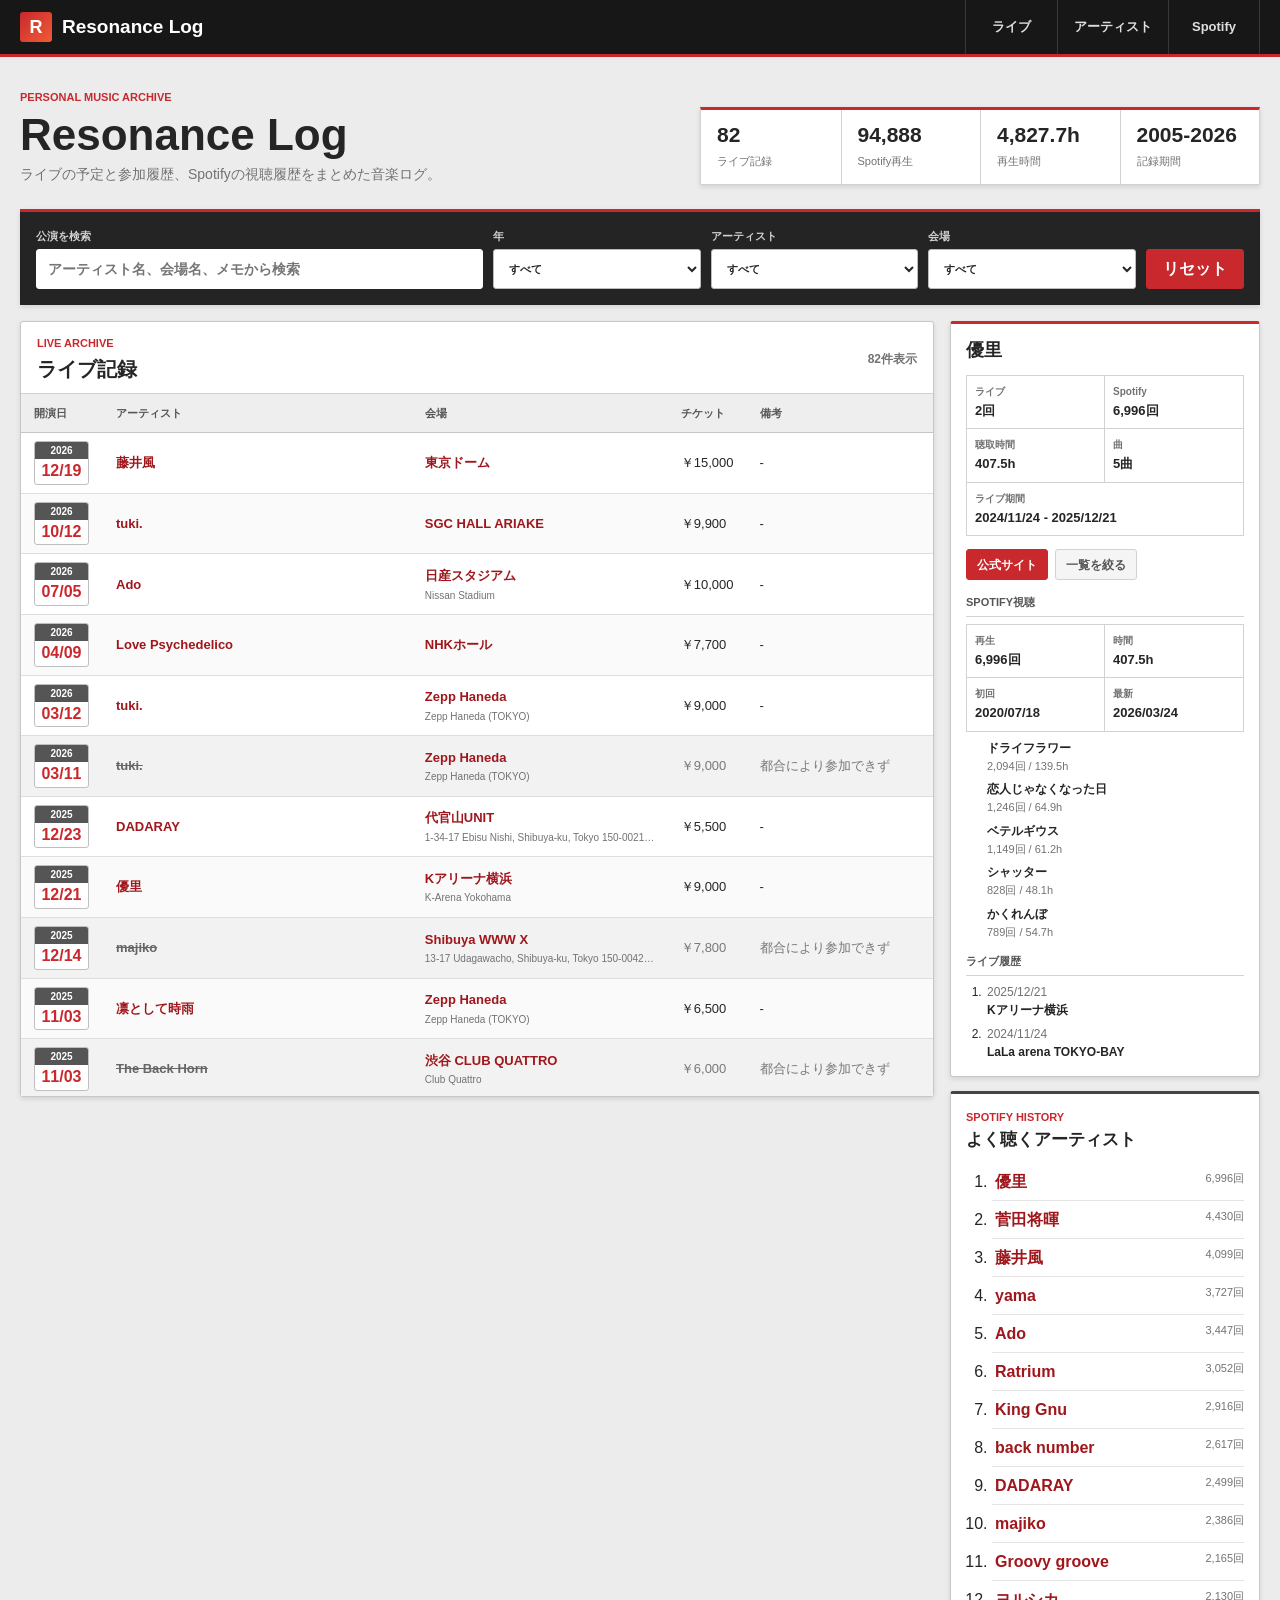
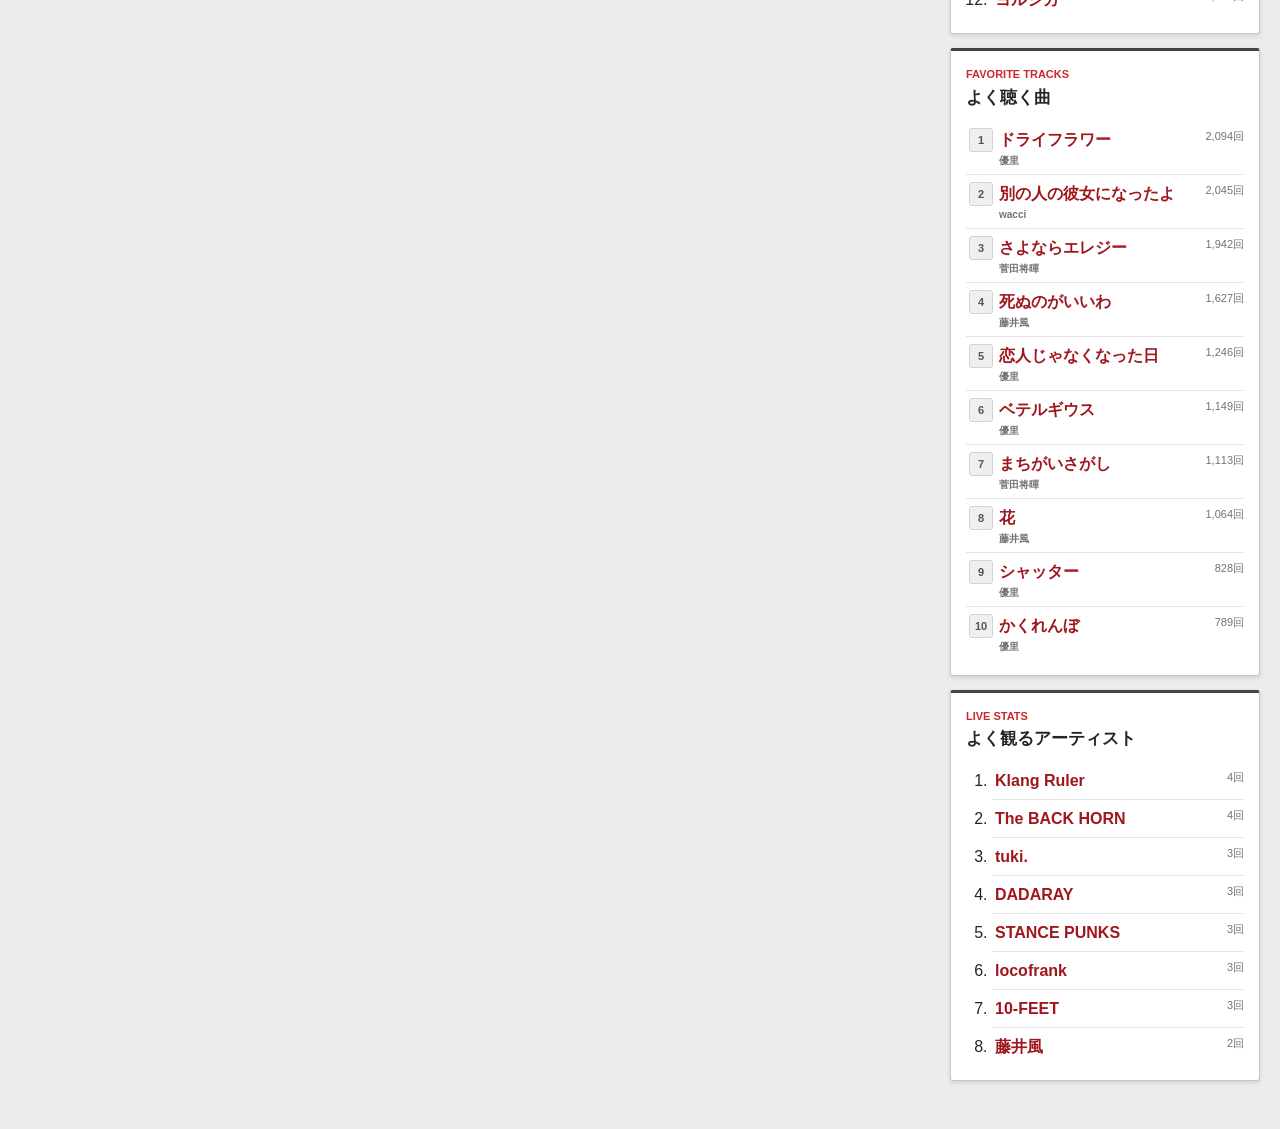
==== index.html @ 66164537 "Expand site into music log" ====
<!doctype html>
<html lang="ja">
  <head>
    <meta charset="utf-8">
    <meta name="viewport" content="width=device-width, initial-scale=1">
    <title>Resonance Log</title>
    <link rel="stylesheet" href="styles.css?v=20260628-music-log">
  </head>
  <body>
    <header class="site-header">
      <div class="site-header-inner">
        <a class="brand" href="#records" aria-label="Resonance Log トップ">
          <span class="brand-mark">R</span>
          <span>Resonance Log</span>
        </a>
        <nav class="primary-nav" aria-label="主要メニュー">
          <a href="#records">ライブ</a>
          <a href="#artists">アーティスト</a>
          <a href="#listening">Spotify</a>
        </nav>
      </div>
    </header>

    <section class="app-header">
      <div class="header-copy">
        <p class="eyebrow">Personal music archive</p>
        <h1>Resonance Log</h1>
        <p class="header-description">ライブの予定と参加履歴、Spotifyの視聴履歴をまとめた音楽ログ。</p>
      </div>
      <div class="summary-strip" aria-label="サマリー">
        <div>
          <span id="totalCount">-</span>
          <small>ライブ記録</small>
        </div>
        <div>
          <span id="spotifyPlayCount">-</span>
          <small>Spotify再生</small>
        </div>
        <div>
          <span id="spotifyHourCount">-</span>
          <small>再生時間</small>
        </div>
        <div>
          <span id="yearRange">-</span>
          <small>記録期間</small>
        </div>
      </div>
    </section>

    <main>
      <section class="toolbar" aria-label="検索とフィルタ">
        <label class="search-field">
          <span>公演を検索</span>
          <input id="searchInput" type="search" placeholder="アーティスト名、会場名、メモから検索">
        </label>
        <label>
          <span>年</span>
          <select id="yearFilter">
            <option value="">すべて</option>
          </select>
        </label>
        <label>
          <span>アーティスト</span>
          <select id="artistFilter">
            <option value="">すべて</option>
          </select>
        </label>
        <label>
          <span>会場</span>
          <select id="venueFilter">
            <option value="">すべて</option>
          </select>
        </label>
        <button id="resetButton" type="button">リセット</button>
      </section>

      <section id="records" class="content-grid">
        <div class="table-panel">
          <div class="panel-heading">
            <div>
              <p class="section-kicker">Live archive</p>
              <h2>ライブ記録</h2>
            </div>
            <p id="resultCount">-</p>
          </div>
          <div class="table-wrap">
            <table>
              <thead>
                <tr>
                  <th>開演日</th>
                  <th>アーティスト</th>
                  <th>会場</th>
                  <th>チケット</th>
                  <th>備考</th>
                </tr>
              </thead>
              <tbody id="liveRows"></tbody>
            </table>
          </div>
        </div>

        <aside class="side-panel" aria-label="音楽統計">
          <section id="artists" class="artist-detail-panel">
            <div class="side-heading">
              <h2 id="artistDetailTitle">アーティスト</h2>
              <button id="clearArtistButton" class="ghost-button" type="button">解除</button>
            </div>
            <div id="artistDetail" class="artist-detail"></div>
          </section>
          <section id="listening">
            <p class="section-kicker">Spotify history</p>
            <h2>よく聴くアーティスト</h2>
            <ol id="topSpotifyArtists" class="ranking"></ol>
          </section>
          <section>
            <p class="section-kicker">Favorite tracks</p>
            <h2>よく聴く曲</h2>
            <ol id="topSpotifyTracks" class="ranking track-ranking"></ol>
          </section>
          <section>
            <p class="section-kicker">Live stats</p>
            <h2>よく観るアーティスト</h2>
            <ol id="topArtists" class="ranking"></ol>
          </section>
        </aside>
      </section>
    </main>

    <script src="data/lives.js?v=20260614"></script>
    <script src="data/artist_profiles.js?v=20260614"></script>
    <script src="data/spotify_artist_stats.js?v=20260614"></script>
    <script src="app.js?v=20260628-music-log"></script>
  </body>
</html>
---- styles.css ----
:root {
  color-scheme: light;
  --bg: #ececec;
  --surface: #ffffff;
  --surface-soft: #f4f4f4;
  --text: #252525;
  --muted: #727272;
  --line: #d2d2d2;
  --header: #242424;
  --header-deep: #171717;
  --accent: #c9282d;
  --accent-dark: #9f171c;
  --accent-soft: #f9e7e8;
  --shadow: 0 2px 5px rgba(0, 0, 0, 0.11);
}

* {
  box-sizing: border-box;
}

html {
  scroll-behavior: smooth;
}

body {
  margin: 0;
  background: var(--bg);
  color: var(--text);
  font-family: Arial, "Hiragino Kaku Gothic ProN", "Yu Gothic", sans-serif;
  line-height: 1.5;
}

a {
  color: inherit;
}

button,
input,
select {
  font: inherit;
}

.site-header {
  position: sticky;
  top: 0;
  z-index: 20;
  background: var(--header-deep);
  border-bottom: 3px solid var(--accent);
  color: #fff;
}

.site-header-inner {
  display: flex;
  align-items: stretch;
  justify-content: space-between;
  width: min(1240px, calc(100% - 32px));
  min-height: 54px;
  margin: 0 auto;
}

.brand {
  display: flex;
  align-items: center;
  gap: 10px;
  color: #fff;
  font-size: 19px;
  font-weight: 800;
  text-decoration: none;
}

.brand-mark {
  display: grid;
  width: 32px;
  height: 30px;
  place-items: center;
  background: linear-gradient(135deg, var(--accent), #f15b35);
  border-radius: 3px;
  font-size: 18px;
  line-height: 1;
}

.primary-nav {
  display: flex;
  align-items: stretch;
}

.primary-nav a {
  display: grid;
  min-width: 92px;
  padding: 0 16px;
  place-items: center;
  border-left: 1px solid #383838;
  color: #dedede;
  font-size: 13px;
  font-weight: 700;
  text-decoration: none;
}

.primary-nav a:last-child {
  border-right: 1px solid #383838;
}

.primary-nav a:hover {
  background: #333;
  color: #fff;
}

.app-header {
  display: flex;
  align-items: end;
  justify-content: space-between;
  gap: 36px;
  width: min(1240px, calc(100% - 32px));
  margin: 0 auto;
  padding: 32px 0 24px;
}

.header-copy {
  min-width: 0;
}

.eyebrow,
.section-kicker {
  margin: 0 0 4px;
  color: var(--accent);
  font-size: 11px;
  font-weight: 800;
  text-transform: uppercase;
}

h1,
h2,
h3,
p {
  margin-top: 0;
}

h1 {
  margin-bottom: 5px;
  font-size: clamp(30px, 4vw, 44px);
  line-height: 1.12;
}

h2 {
  margin-bottom: 12px;
  font-size: 17px;
  line-height: 1.3;
}

.header-description {
  margin: 0;
  color: var(--muted);
  font-size: 14px;
}

.summary-strip {
  display: grid;
  grid-template-columns: repeat(4, minmax(96px, 1fr));
  min-width: min(560px, 100%);
  background: var(--surface);
  border: 1px solid var(--line);
  border-top: 3px solid var(--accent);
  box-shadow: var(--shadow);
}

.summary-strip div {
  min-width: 0;
  padding: 12px 16px;
  border-left: 1px solid var(--line);
}

.summary-strip div:first-child {
  border-left: 0;
}

.summary-strip span {
  display: block;
  overflow-wrap: anywhere;
  font-size: 21px;
  font-weight: 800;
  line-height: 1.25;
}

.summary-strip small {
  color: var(--muted);
  font-size: 11px;
}

main {
  width: min(1240px, calc(100% - 32px));
  margin: 0 auto;
  padding: 0 0 48px;
}

.toolbar {
  display: grid;
  grid-template-columns: minmax(260px, 1.4fr) repeat(3, minmax(130px, 0.65fr)) auto;
  gap: 10px;
  align-items: end;
  margin-bottom: 16px;
  padding: 16px;
  background: var(--header);
  border-top: 3px solid var(--accent);
  box-shadow: var(--shadow);
}

label {
  display: grid;
  gap: 5px;
  color: #d0d0d0;
  font-size: 11px;
  font-weight: 700;
}

input,
select,
button {
  min-height: 40px;
  border: 1px solid #bcbcbc;
  border-radius: 3px;
  background: var(--surface);
  color: var(--text);
}

input,
select {
  width: 100%;
  padding: 0 11px;
}

input:focus,
select:focus,
button:focus-visible,
a:focus-visible {
  outline: 3px solid rgba(201, 40, 45, 0.28);
  outline-offset: 1px;
}

.search-field input {
  border-color: #fff;
  font-size: 14px;
}

button {
  padding: 0 16px;
  background: var(--accent);
  border-color: var(--accent);
  color: #fff;
  font-weight: 700;
  cursor: pointer;
}

button:hover {
  background: var(--accent-dark);
}

.ghost-button {
  min-height: 31px;
  padding: 0 10px;
  background: #f5f5f5;
  border-color: var(--line);
  color: #555;
  font-size: 12px;
}

.ghost-button:hover {
  background: #e8e8e8;
}

.content-grid {
  display: grid;
  grid-template-columns: minmax(0, 1fr) 310px;
  gap: 16px;
  align-items: start;
}

.table-panel,
.side-panel section {
  background: var(--surface);
  border: 1px solid #c7c7c7;
  border-radius: 3px;
  box-shadow: var(--shadow);
}

.table-panel {
  min-width: 0;
}

.panel-heading {
  display: flex;
  align-items: center;
  justify-content: space-between;
  gap: 16px;
  min-height: 68px;
  padding: 13px 16px 11px;
  border-bottom: 1px solid var(--line);
}

.panel-heading h2 {
  margin: 0;
  font-size: 20px;
}

.panel-heading p:last-child {
  margin: 0;
  color: var(--muted);
  font-size: 12px;
  font-weight: 700;
}

.table-wrap {
  width: 100%;
  overflow: auto;
  max-height: calc(100vh - 198px);
}

table {
  width: 100%;
  min-width: 750px;
  border-collapse: collapse;
}

th,
td {
  padding: 11px 13px;
  border-bottom: 1px solid #dedede;
  text-align: left;
  vertical-align: middle;
}

th {
  position: sticky;
  top: 0;
  z-index: 2;
  background: #eeeeee;
  border-bottom-color: #c5c5c5;
  color: #555;
  font-size: 11px;
  text-transform: uppercase;
}

tbody tr {
  background: #fff;
}

tbody tr:nth-child(even) {
  background: #fafafa;
}

tbody tr:hover {
  background: #fff5f5;
}

tbody tr.is-missed {
  background: #f2f2f2;
  color: #777;
}

tbody tr.is-missed .artist-button {
  color: #666;
  text-decoration: line-through;
}

td {
  font-size: 13px;
}

.date {
  width: 82px;
  padding-top: 8px;
  padding-bottom: 8px;
  white-space: nowrap;
  font-variant-numeric: tabular-nums;
}

.date time {
  display: grid;
  width: 55px;
  overflow: hidden;
  border: 1px solid #bfbfbf;
  border-radius: 3px;
  background: #fff;
  text-align: center;
}

.date time span {
  padding: 1px 5px;
  background: #555;
  color: #fff;
  font-size: 10px;
  font-weight: 700;
}

.date time strong {
  padding: 3px 5px 4px;
  color: var(--accent);
  font-size: 16px;
  line-height: 1.1;
}

.price {
  white-space: nowrap;
  font-variant-numeric: tabular-nums;
}

.artist-link,
.venue-link,
.inline-button,
.artist-button,
.venue-links a {
  color: var(--accent-dark);
  font-weight: 700;
  text-decoration: none;
}

.artist-link:hover,
.venue-link:hover,
.venue-links a:hover {
  text-decoration: underline;
}

.venue-place {
  display: block;
  max-width: 230px;
  margin-top: 2px;
  overflow: hidden;
  color: var(--muted);
  font-size: 10px;
  text-overflow: ellipsis;
  white-space: nowrap;
}

.side-panel {
  display: grid;
  gap: 14px;
  align-content: start;
}

.side-panel section {
  padding: 15px;
  border-top: 3px solid #444;
}

.side-panel .artist-detail-panel {
  border-top-color: var(--accent);
}

.side-heading {
  display: flex;
  align-items: center;
  justify-content: space-between;
  gap: 10px;
  margin-bottom: 12px;
}

.side-heading h2 {
  margin: 0;
  font-size: 18px;
}

.side-heading .ghost-button[hidden] {
  display: none;
}

.ranking,
.venue-links {
  display: grid;
  gap: 0;
  margin: 0;
}

.ranking {
  padding-left: 26px;
}

.ranking li,
.venue-links li {
  min-height: 35px;
  padding: 7px 0 6px 3px;
  border-bottom: 1px solid #e4e4e4;
}

.ranking li:last-child,
.venue-links li:last-child {
  border-bottom: 0;
}

.ranking span,
.venue-links span {
  float: right;
  color: var(--muted);
  font-size: 11px;
}

.inline-button,
.artist-button {
  min-height: auto;
  padding: 0;
  background: none;
  border: 0;
  font: inherit;
  font-weight: 700;
  text-align: left;
  cursor: pointer;
}

.track-ranking {
  padding-left: 0;
  list-style: none;
  counter-reset: track-ranking;
}

.track-ranking li {
  display: grid;
  grid-template-columns: 22px minmax(0, 1fr) auto;
  gap: 8px;
  align-items: start;
  counter-increment: track-ranking;
}

.track-ranking li::before {
  content: counter(track-ranking);
  display: inline-grid;
  width: 22px;
  height: 22px;
  place-items: center;
  background: #efefef;
  border: 1px solid var(--line);
  border-radius: 3px;
  color: #555;
  font-size: 11px;
  font-weight: 800;
}

.track-ranking .inline-button {
  display: block;
  min-width: 0;
  overflow-wrap: anywhere;
}

.track-ranking small {
  display: block;
  margin-top: 1px;
  color: var(--muted);
  font-size: 10px;
  font-weight: 700;
}

.inline-button:hover,
.artist-button:hover {
  background: none;
  color: var(--accent);
  text-decoration: underline;
}

.artist-detail {
  display: grid;
  gap: 13px;
}

.tag-list {
  display: flex;
  flex-wrap: wrap;
  gap: 5px;
}

.tag-list span {
  padding: 2px 7px;
  background: #efefef;
  border: 1px solid #d5d5d5;
  border-radius: 3px;
  color: #555;
  font-size: 10px;
  font-weight: 700;
}

.artist-memo {
  margin: 0;
  color: var(--muted);
  font-size: 12px;
}

.artist-stats {
  display: grid;
  grid-template-columns: repeat(2, minmax(0, 1fr));
  margin: 0;
  border: 1px solid var(--line);
}

.artist-stats div {
  min-width: 0;
  padding: 8px;
  border-right: 1px solid var(--line);
  border-bottom: 1px solid var(--line);
}

.artist-stats div:nth-child(even) {
  border-right: 0;
}

.artist-stats div:nth-last-child(-n + 2) {
  border-bottom: 0;
}

.artist-overview-stats .wide-stat {
  grid-column: 1 / -1;
  border-right: 0;
}

.artist-overview-stats div:nth-child(4) {
  border-bottom: 1px solid var(--line);
}

.artist-overview-stats .wide-stat:nth-last-child(-n + 2) {
  border-bottom: 0;
}

.artist-stats dt {
  color: var(--muted);
  font-size: 10px;
  font-weight: 700;
}

.artist-stats dd {
  margin: 2px 0 0;
  overflow-wrap: anywhere;
  font-size: 13px;
  font-weight: 800;
}

.artist-actions {
  display: flex;
  flex-wrap: wrap;
  gap: 7px;
}

.external-button {
  display: inline-grid;
  align-items: center;
  min-height: 31px;
  padding: 0 10px;
  background: var(--accent);
  border: 1px solid var(--accent);
  border-radius: 3px;
  color: #fff;
  font-size: 12px;
  font-weight: 700;
  text-decoration: none;
}

.external-button:hover {
  background: var(--accent-dark);
}

.artist-subsection {
  display: grid;
  gap: 7px;
}

.artist-subsection h3 {
  margin: 0;
  padding-bottom: 5px;
  border-bottom: 1px solid var(--line);
  color: #555;
  font-size: 11px;
  text-transform: uppercase;
}

.compact-list,
.mini-timeline {
  display: grid;
  gap: 6px;
  margin: 0;
  padding-left: 19px;
}

.compact-list li,
.mini-timeline li {
  padding-left: 2px;
  font-size: 12px;
}

.compact-list span,
.mini-timeline span,
.mini-timeline em {
  color: var(--muted);
}

.mini-timeline span {
  display: block;
  font-variant-numeric: tabular-nums;
}

.mini-timeline strong,
.mini-timeline em {
  display: block;
}

.mini-timeline em {
  font-size: 11px;
  font-style: normal;
}

.spotify-detail {
  padding-top: 1px;
}

.track-list li {
  display: grid;
  gap: 1px;
}

.track-list strong {
  font-size: 12px;
}

.track-list span {
  font-size: 11px;
}

.muted {
  margin-bottom: 0;
  color: var(--muted);
  font-size: 12px;
}

.empty {
  padding: 32px 14px;
  color: var(--muted);
  text-align: center;
}

@media (max-width: 980px) {
  .app-header {
    display: grid;
    align-items: stretch;
  }

  .toolbar {
    grid-template-columns: repeat(3, minmax(0, 1fr));
  }

  .search-field {
    grid-column: 1 / -1;
  }

  .content-grid {
    grid-template-columns: 1fr;
  }

  .side-panel {
    grid-template-columns: repeat(2, minmax(0, 1fr));
  }

  .artist-detail-panel {
    grid-row: span 3;
  }

  .table-wrap {
    max-height: none;
  }
}

@media (max-width: 640px) {
  .site-header-inner,
  .app-header,
  main {
    width: min(100% - 20px, 1240px);
  }

  .site-header-inner {
    min-height: 50px;
  }

  .primary-nav a {
    min-width: 0;
    padding: 0 9px;
    font-size: 11px;
  }

  .brand {
    font-size: 16px;
  }

  .brand-mark {
    width: 27px;
    height: 27px;
  }

  .app-header {
    gap: 20px;
    padding: 24px 0 18px;
  }

  h1 {
    font-size: 31px;
  }

  .header-description {
    font-size: 12px;
  }

  .summary-strip {
    grid-template-columns: repeat(2, minmax(0, 1fr));
    min-width: 0;
  }

  .summary-strip div {
    padding: 9px;
  }

  .summary-strip span {
    font-size: 16px;
  }

  .toolbar {
    grid-template-columns: 1fr 1fr;
    padding: 12px;
  }

  .search-field {
    grid-column: 1 / -1;
  }

  .toolbar button {
    grid-column: 1 / -1;
  }

  .side-panel {
    grid-template-columns: 1fr;
  }

  .artist-detail-panel {
    grid-row: auto;
  }

  table,
  thead,
  tbody,
  tr,
  th,
  td {
    display: block;
  }

  table {
    min-width: 0;
  }

  thead {
    display: none;
  }

  tbody tr {
    position: relative;
    min-height: 104px;
    padding: 13px 13px 13px 82px;
    border-bottom: 1px solid var(--line);
  }

  tbody tr:hover {
    background: #fff5f5;
  }

  td {
    padding: 1px 0;
    border: 0;
  }

  td.date {
    position: absolute;
    top: 14px;
    left: 13px;
    width: 56px;
    padding: 0;
  }

  td:nth-child(2) {
    font-size: 15px;
  }

  td:nth-child(4),
  td:nth-child(5) {
    color: var(--muted);
    font-size: 11px;
  }

  .venue-place {
    max-width: 100%;
  }
}
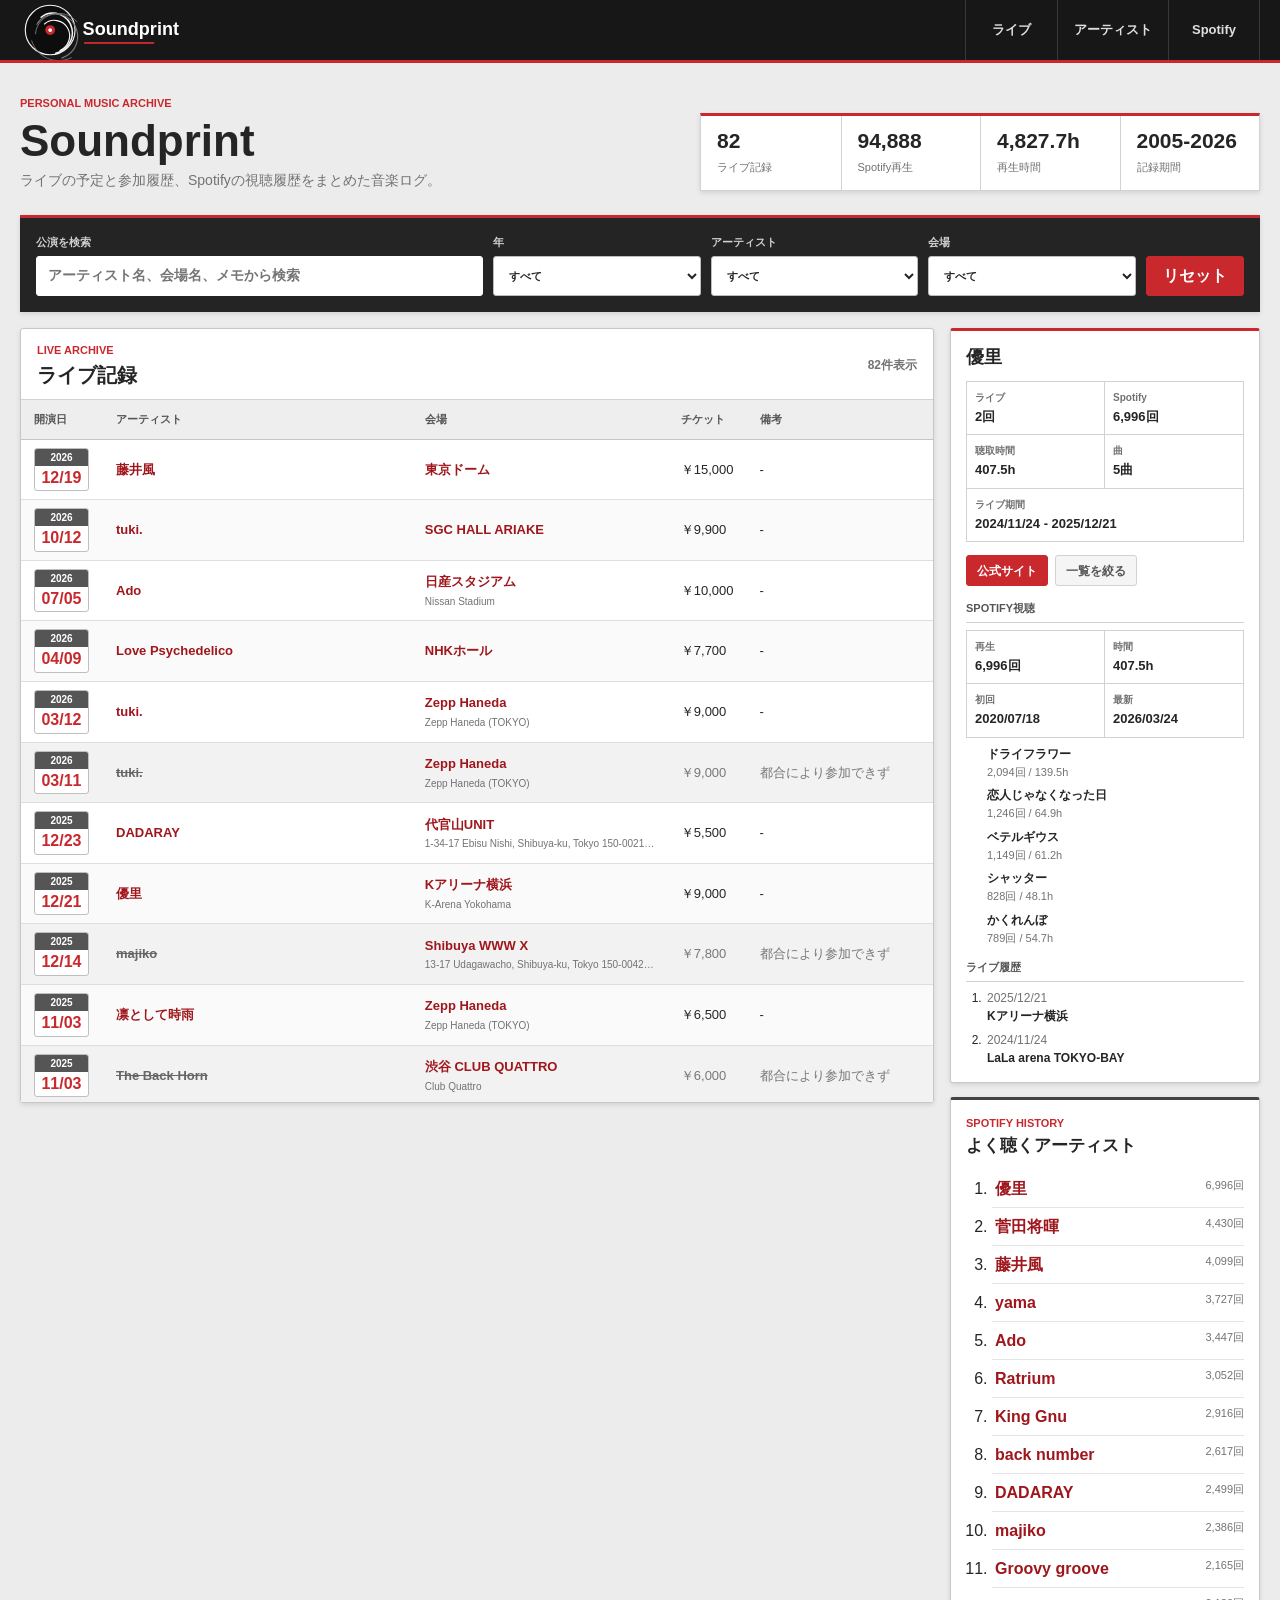
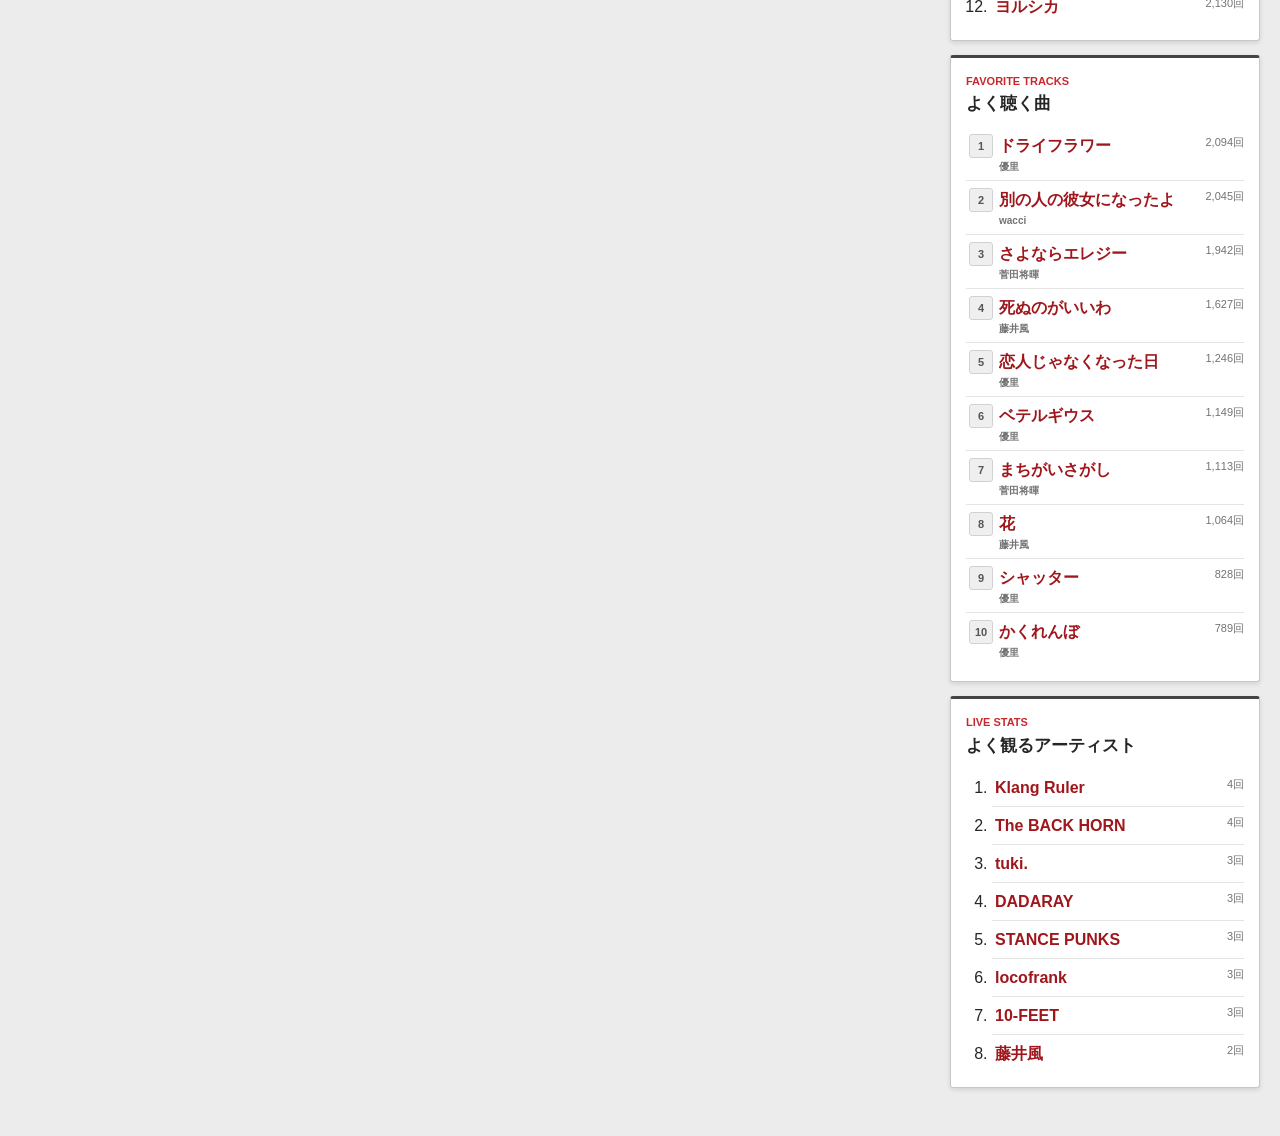
==== commit 7ccd2202: "Add Soundprint logo" ====
--- a/index.html
+++ b/index.html
@@ -3,15 +3,14 @@
   <head>
     <meta charset="utf-8">
     <meta name="viewport" content="width=device-width, initial-scale=1">
-    <title>Resonance Log</title>
-    <link rel="stylesheet" href="styles.css?v=20260628-music-log">
+    <title>Soundprint</title>
+    <link rel="stylesheet" href="styles.css?v=20260628-soundprint-logo">
   </head>
   <body>
     <header class="site-header">
       <div class="site-header-inner">
-        <a class="brand" href="#records" aria-label="Resonance Log トップ">
-          <span class="brand-mark">R</span>
-          <span>Resonance Log</span>
+        <a class="brand" href="#records" aria-label="Soundprint トップ">
+          <img class="brand-logo" src="assets/soundprint-logo.svg" alt="Soundprint">
         </a>
         <nav class="primary-nav" aria-label="主要メニュー">
           <a href="#records">ライブ</a>
@@ -24,7 +23,7 @@
     <section class="app-header">
       <div class="header-copy">
         <p class="eyebrow">Personal music archive</p>
-        <h1>Resonance Log</h1>
+        <h1>Soundprint</h1>
         <p class="header-description">ライブの予定と参加履歴、Spotifyの視聴履歴をまとめた音楽ログ。</p>
       </div>
       <div class="summary-strip" aria-label="サマリー">
@@ -129,6 +128,6 @@
     <script src="data/lives.js?v=20260614"></script>
     <script src="data/artist_profiles.js?v=20260614"></script>
     <script src="data/spotify_artist_stats.js?v=20260614"></script>
-    <script src="app.js?v=20260628-music-log"></script>
+    <script src="app.js?v=20260628-soundprint-logo"></script>
   </body>
 </html>
--- a/styles.css
+++ b/styles.css
@@ -68,15 +68,10 @@
   text-decoration: none;
 }
 
-.brand-mark {
-  display: grid;
-  width: 32px;
-  height: 30px;
-  place-items: center;
-  background: linear-gradient(135deg, var(--accent), #f15b35);
-  border-radius: 3px;
-  font-size: 18px;
-  line-height: 1;
+.brand-logo {
+  display: block;
+  width: 196px;
+  height: auto;
 }
 
 .primary-nav {
@@ -778,13 +773,8 @@
     font-size: 11px;
   }
 
-  .brand {
-    font-size: 16px;
-  }
-
-  .brand-mark {
-    width: 27px;
-    height: 27px;
+  .brand-logo {
+    width: 150px;
   }
 
   .app-header {
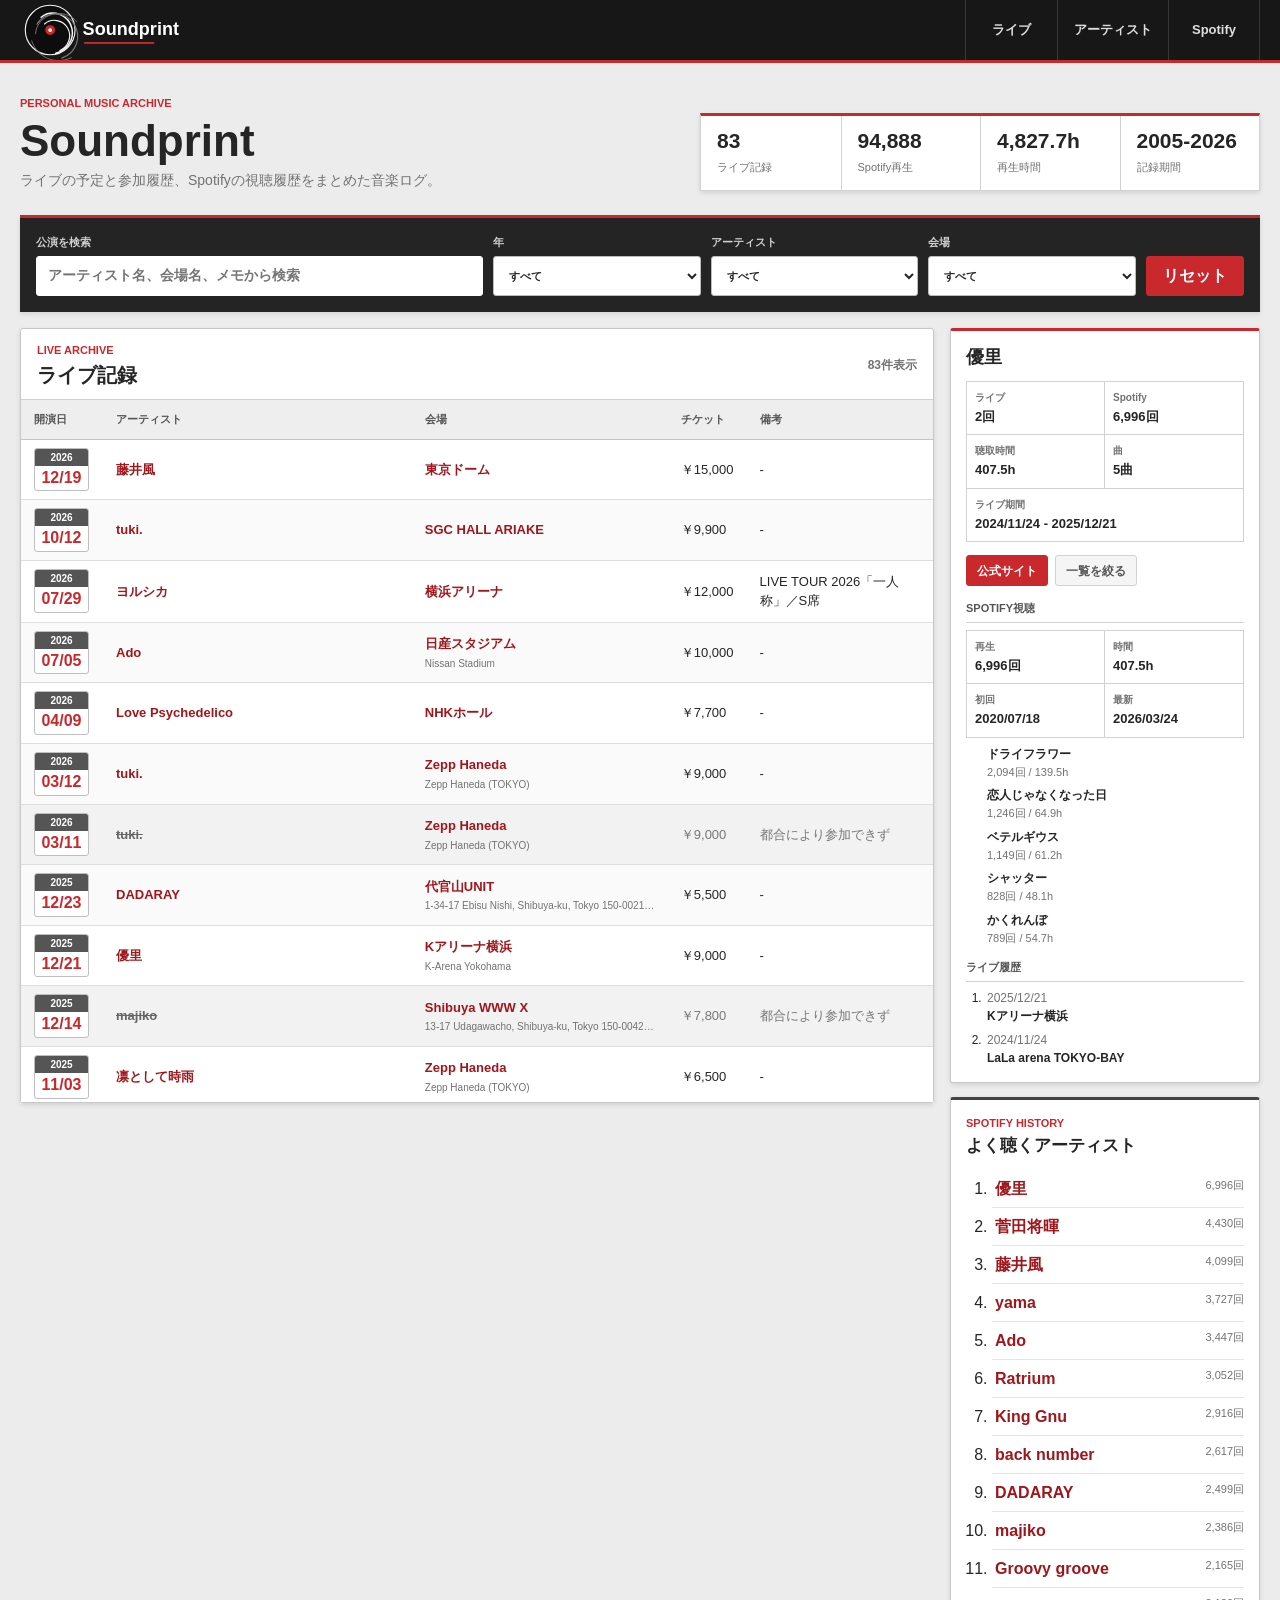
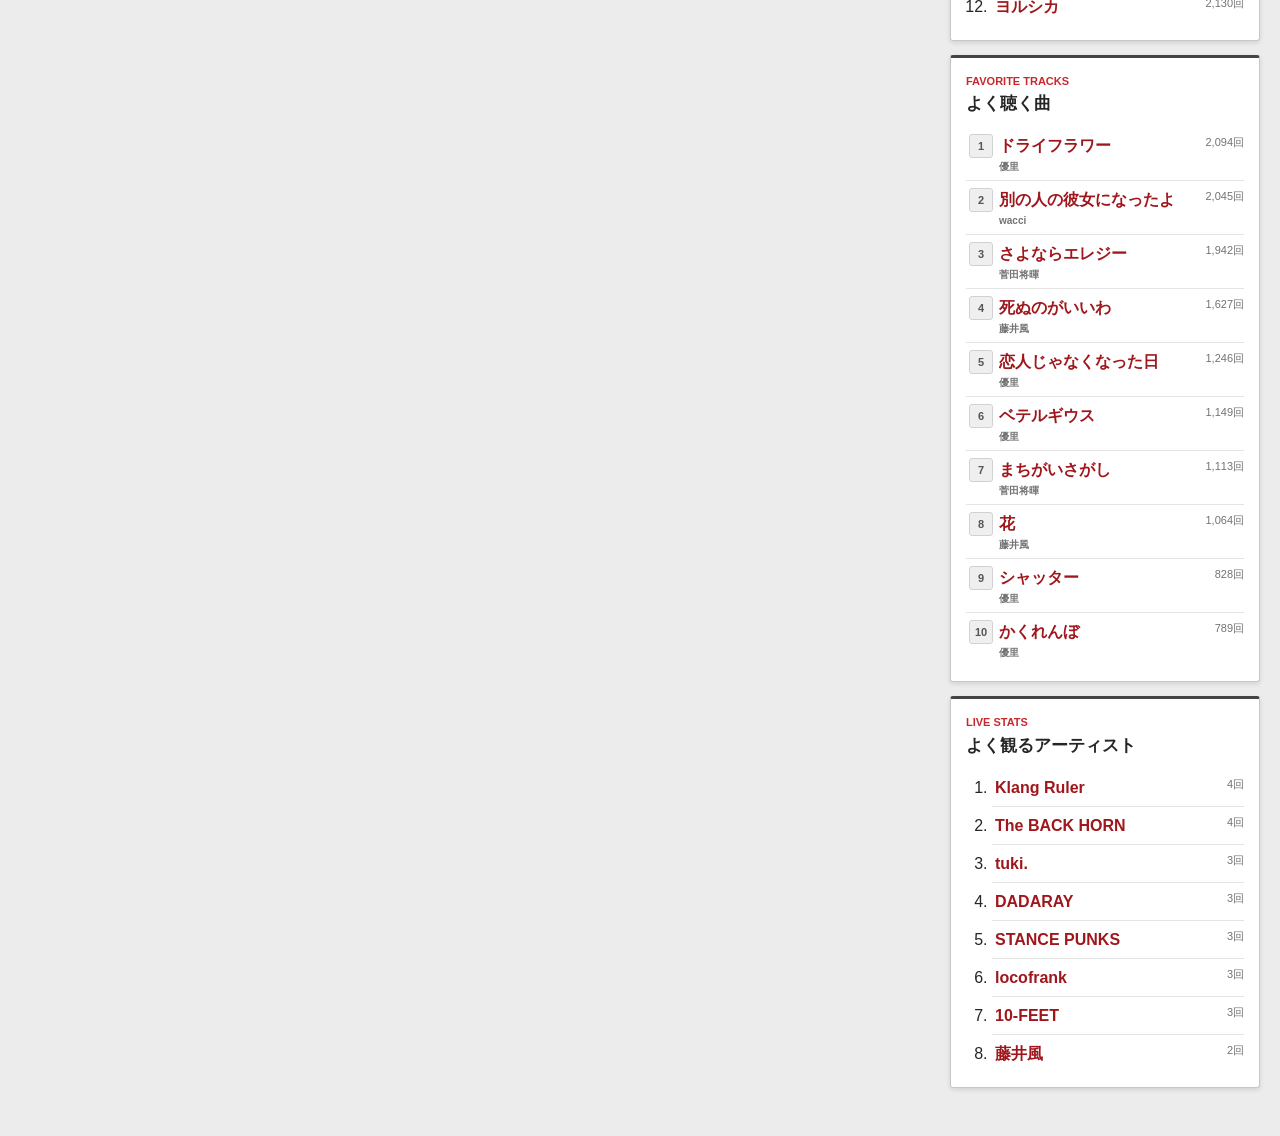
==== commit 7e85f441: "Add July 29 Yorushika concert at Yokohama Arena" ====
--- a/index.html
+++ b/index.html
@@ -125,7 +125,7 @@
       </section>
     </main>
 
-    <script src="data/lives.js?v=20260614"></script>
+    <script src="data/lives.js?v=20261121"></script>
     <script src="data/artist_profiles.js?v=20260614"></script>
     <script src="data/spotify_artist_stats.js?v=20260614"></script>
     <script src="app.js?v=20260628-soundprint-logo"></script>
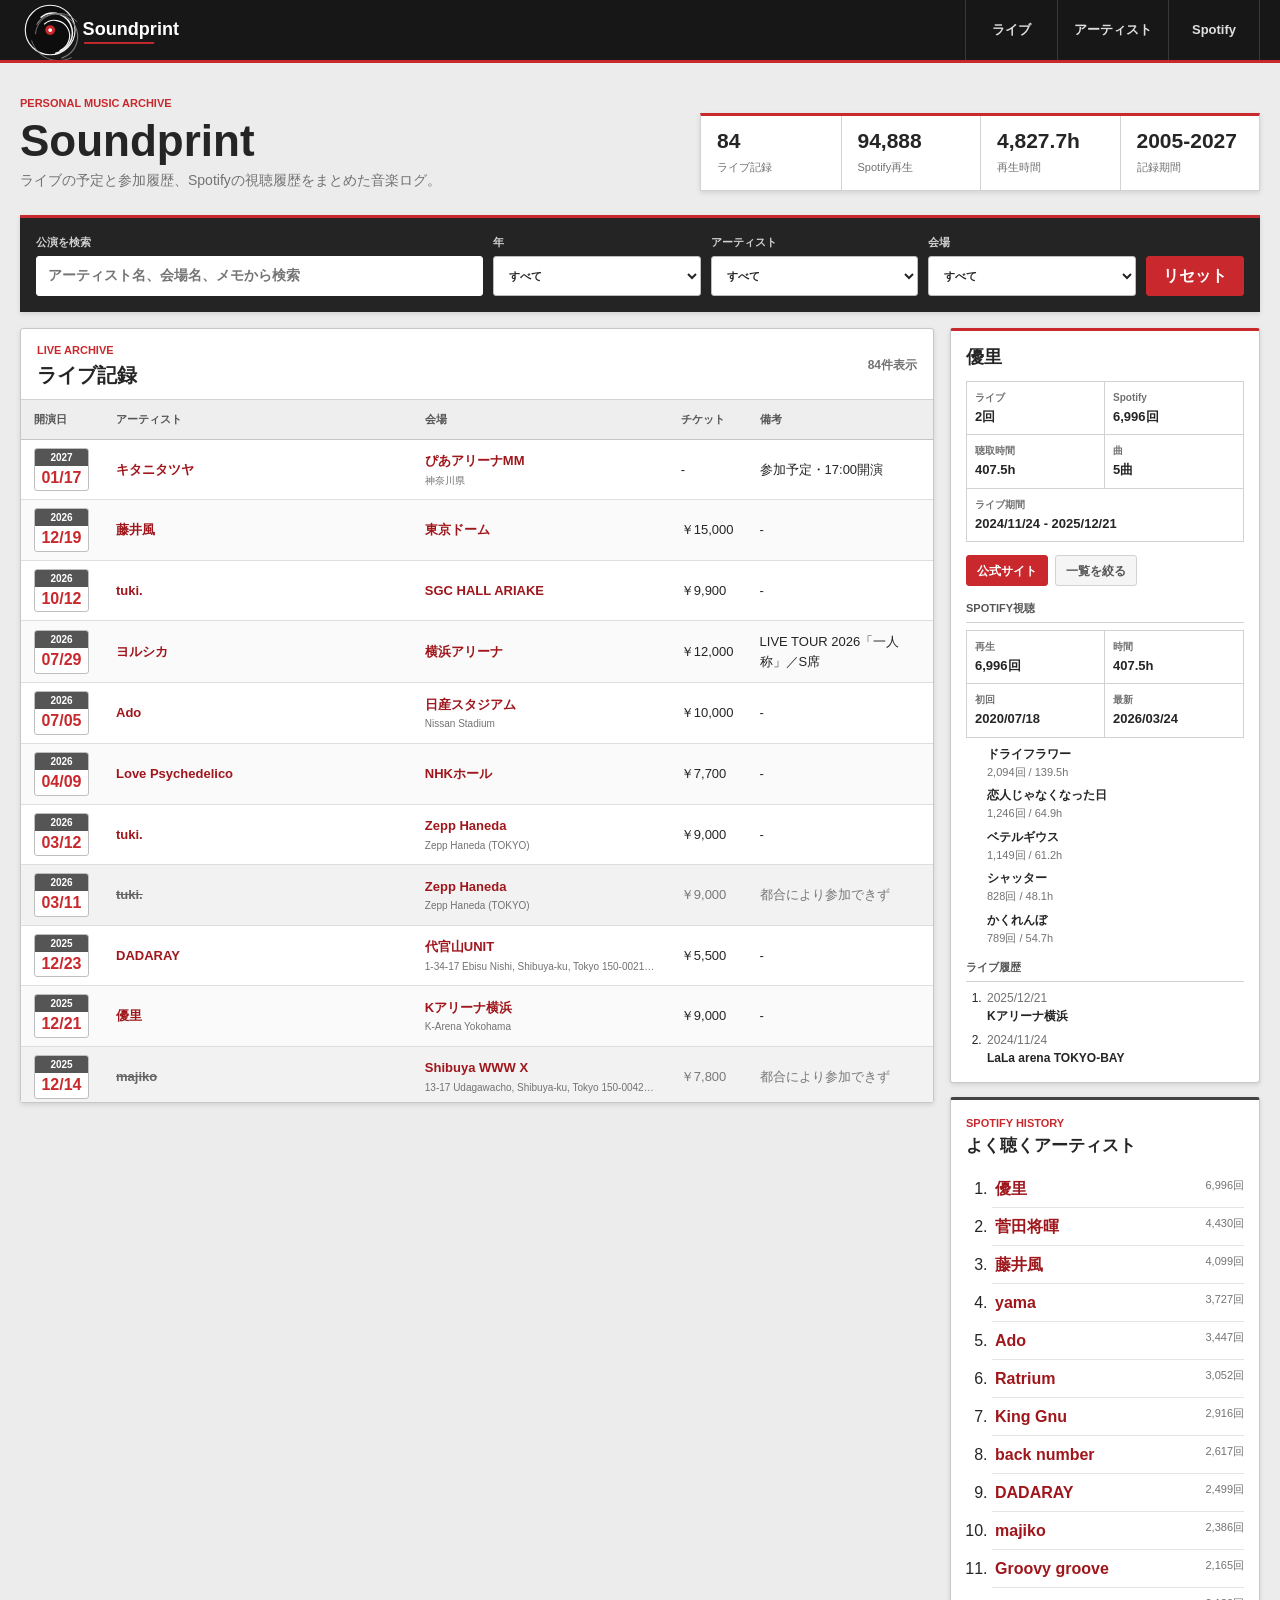
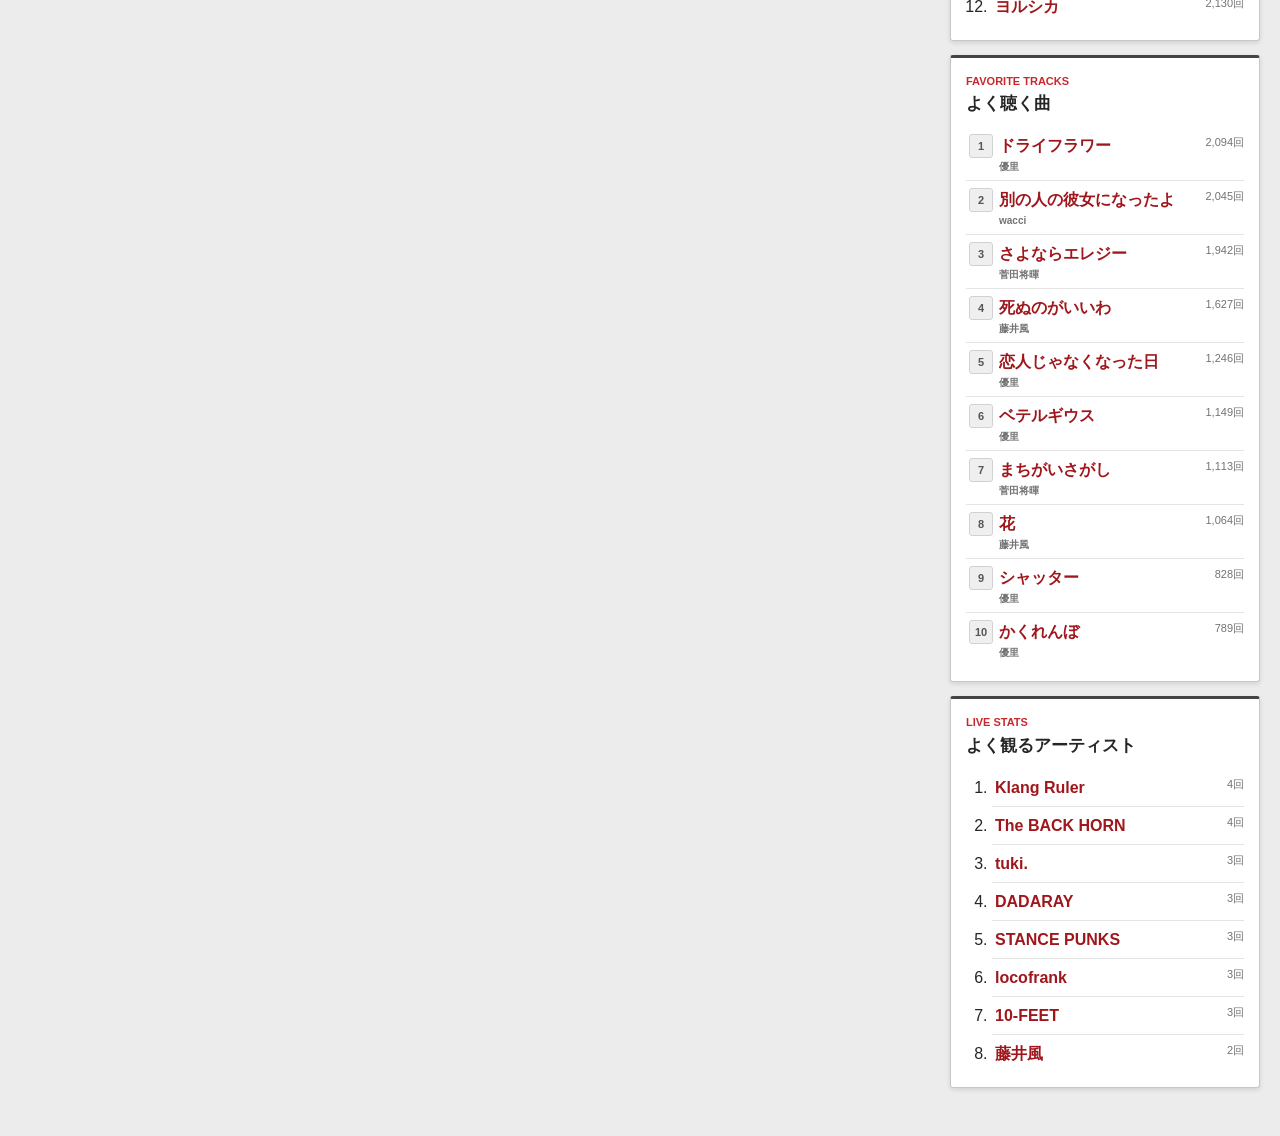
==== commit dd6b3d05: "Add planned Tatsuya Kitani concert in January 2027" ====
--- a/index.html
+++ b/index.html
@@ -125,7 +125,7 @@
       </section>
     </main>
 
-    <script src="data/lives.js?v=20261121"></script>
+    <script src="data/lives.js?v=20261121-2"></script>
     <script src="data/artist_profiles.js?v=20260614"></script>
     <script src="data/spotify_artist_stats.js?v=20260614"></script>
     <script src="app.js?v=20260628-soundprint-logo"></script>
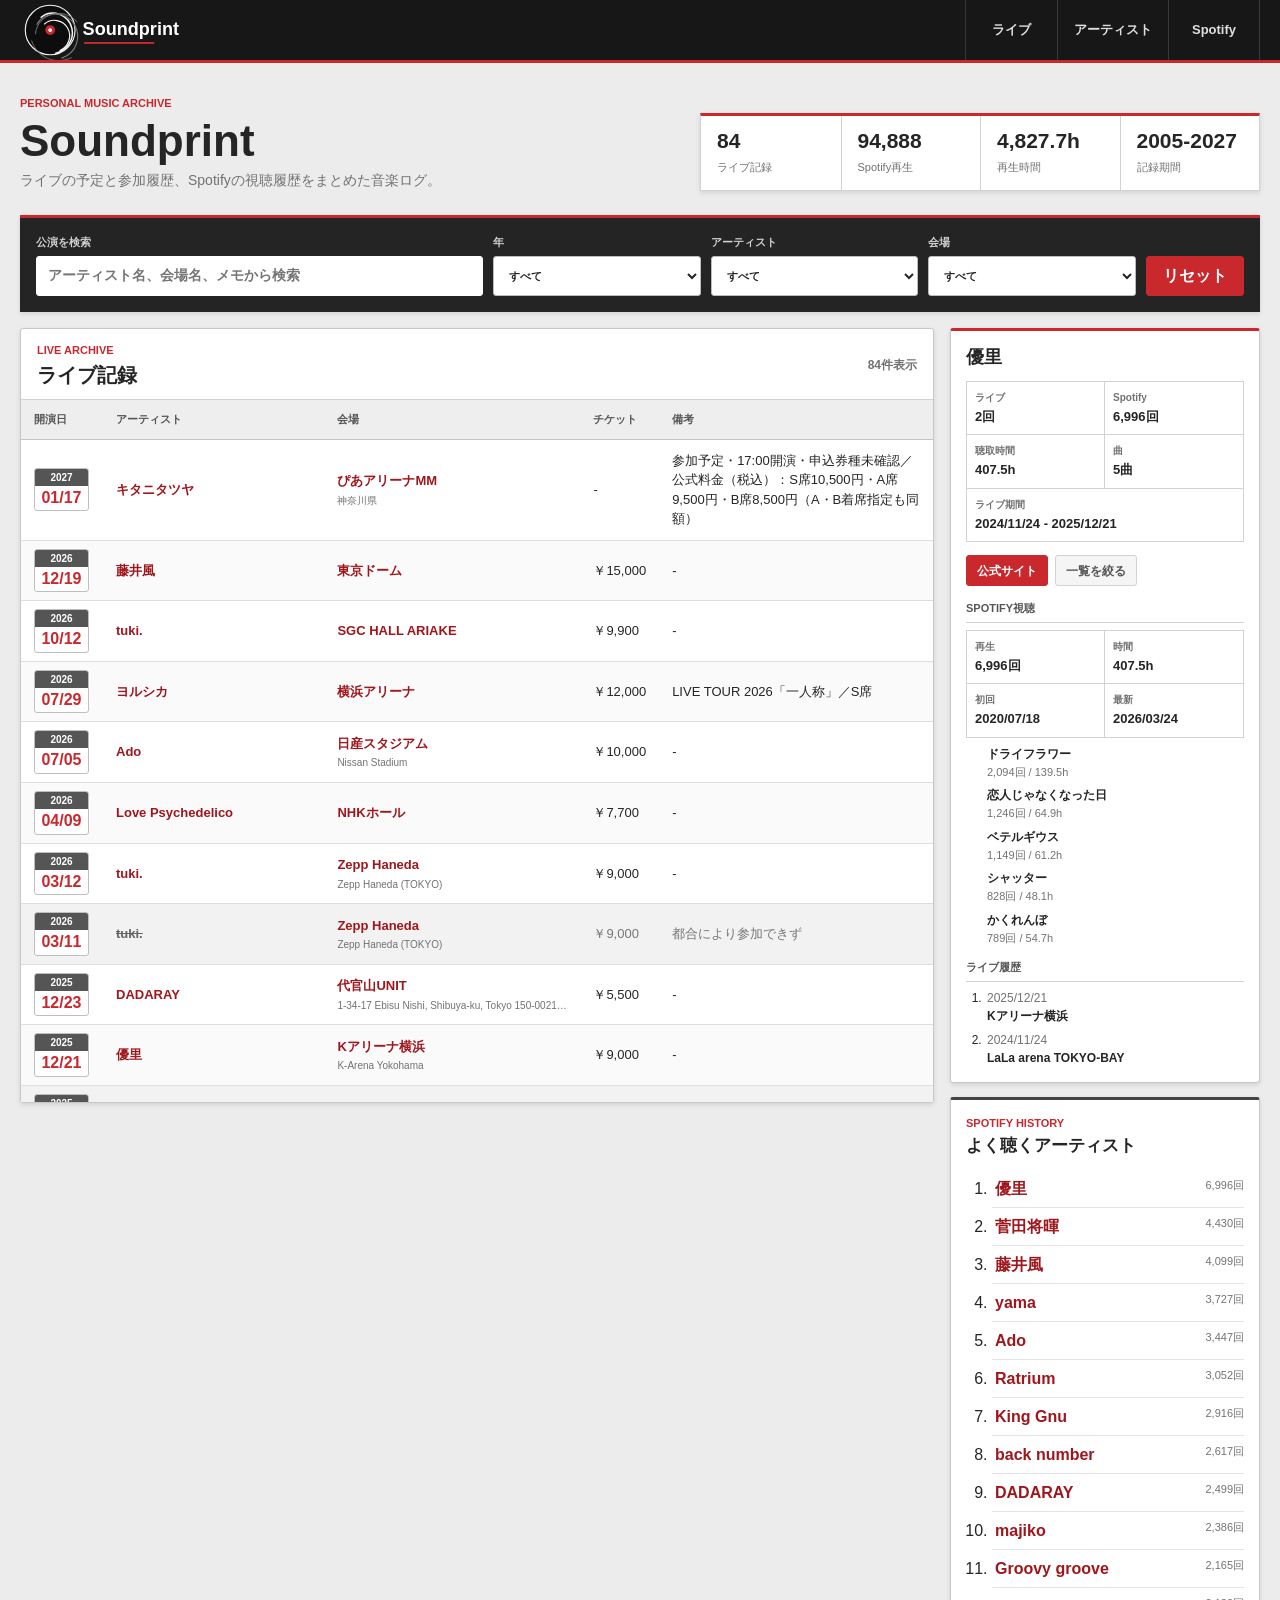
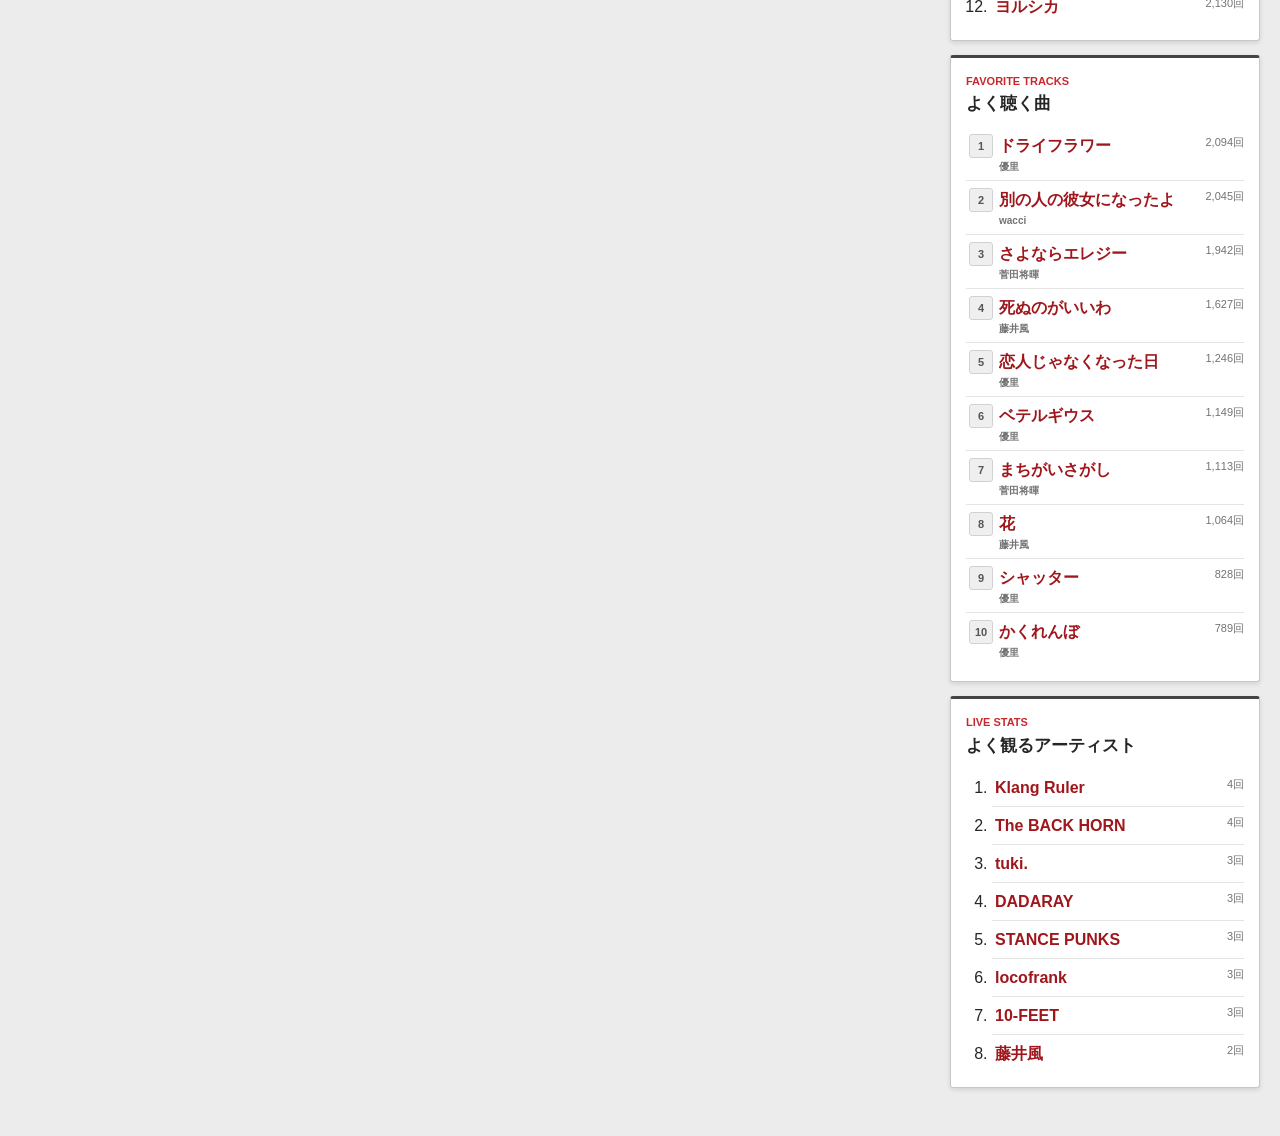
==== commit ad2a4ef7: "Record official Kitani ticket prices by seat category" ====
--- a/index.html
+++ b/index.html
@@ -125,7 +125,7 @@
       </section>
     </main>
 
-    <script src="data/lives.js?v=20261121-2"></script>
+    <script src="data/lives.js?v=20261121-3"></script>
     <script src="data/artist_profiles.js?v=20260614"></script>
     <script src="data/spotify_artist_stats.js?v=20260614"></script>
     <script src="app.js?v=20260628-soundprint-logo"></script>
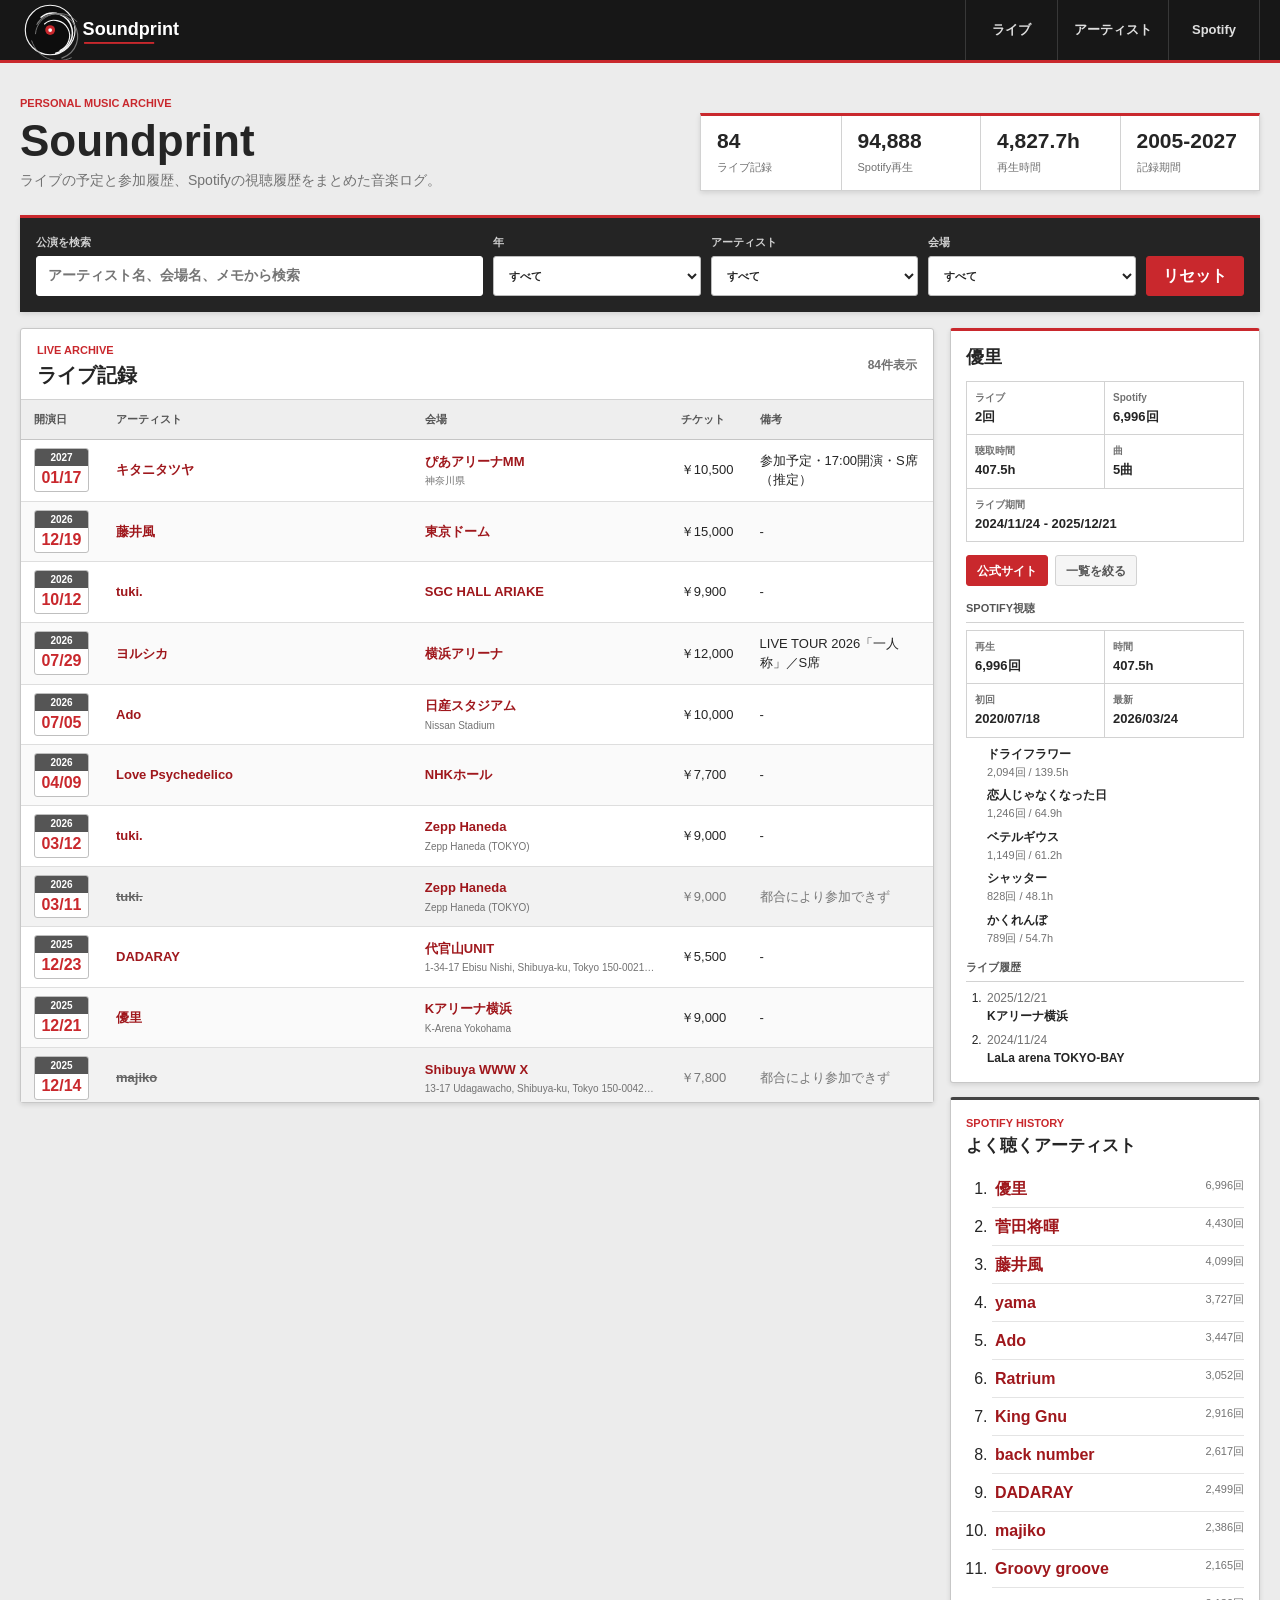
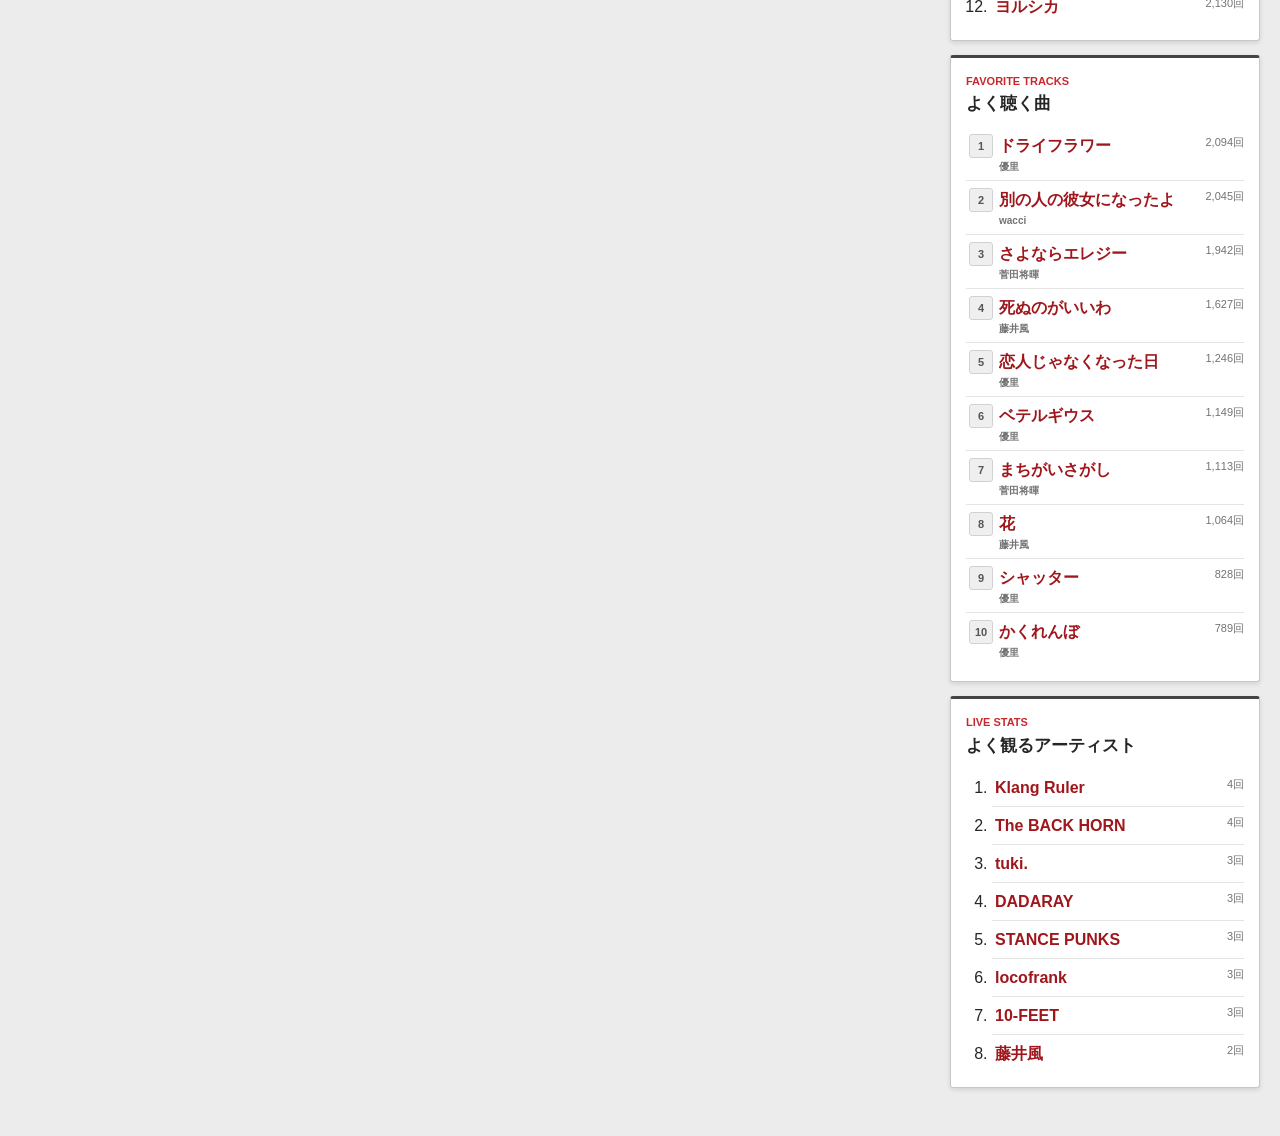
==== commit b34e8b58: "Record estimated S-seat price for Kitani concert" ====
--- a/index.html
+++ b/index.html
@@ -125,7 +125,7 @@
       </section>
     </main>
 
-    <script src="data/lives.js?v=20261121-3"></script>
+    <script src="data/lives.js?v=20261121-4"></script>
     <script src="data/artist_profiles.js?v=20260614"></script>
     <script src="data/spotify_artist_stats.js?v=20260614"></script>
     <script src="app.js?v=20260628-soundprint-logo"></script>
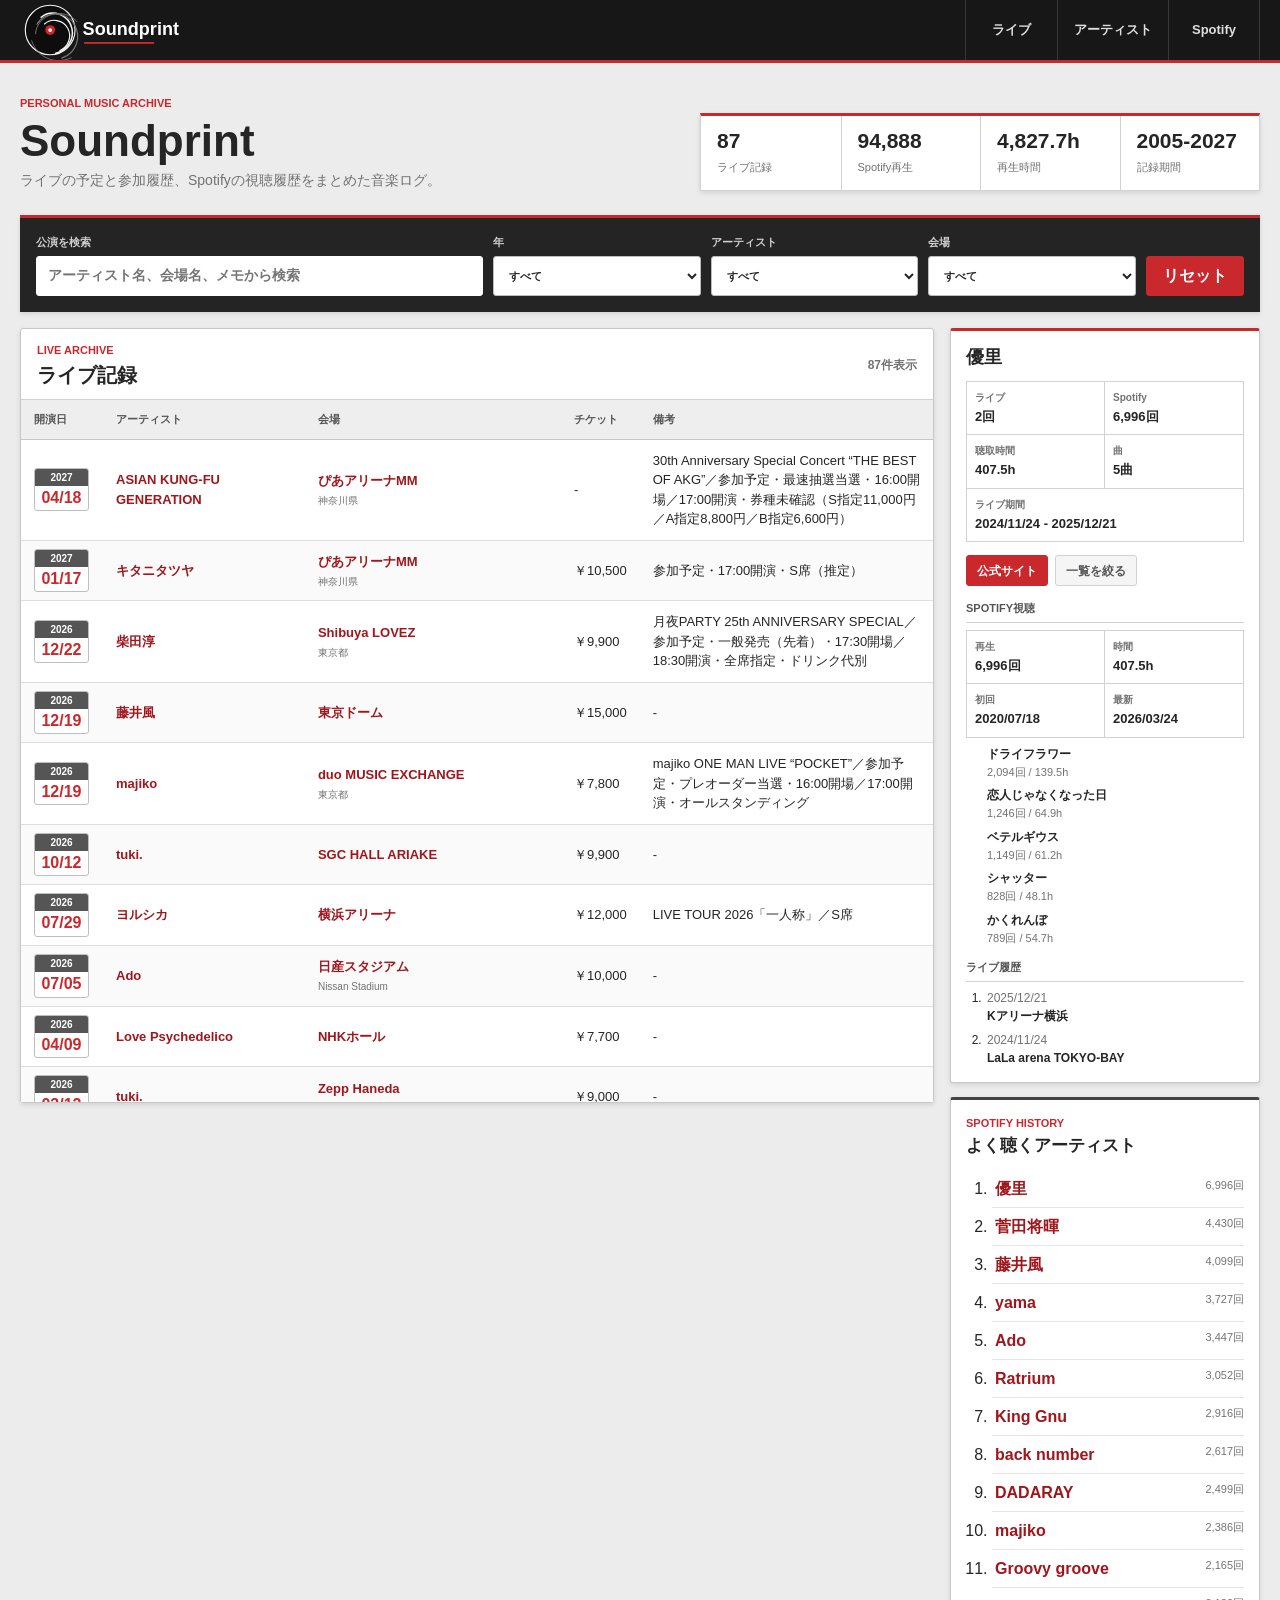
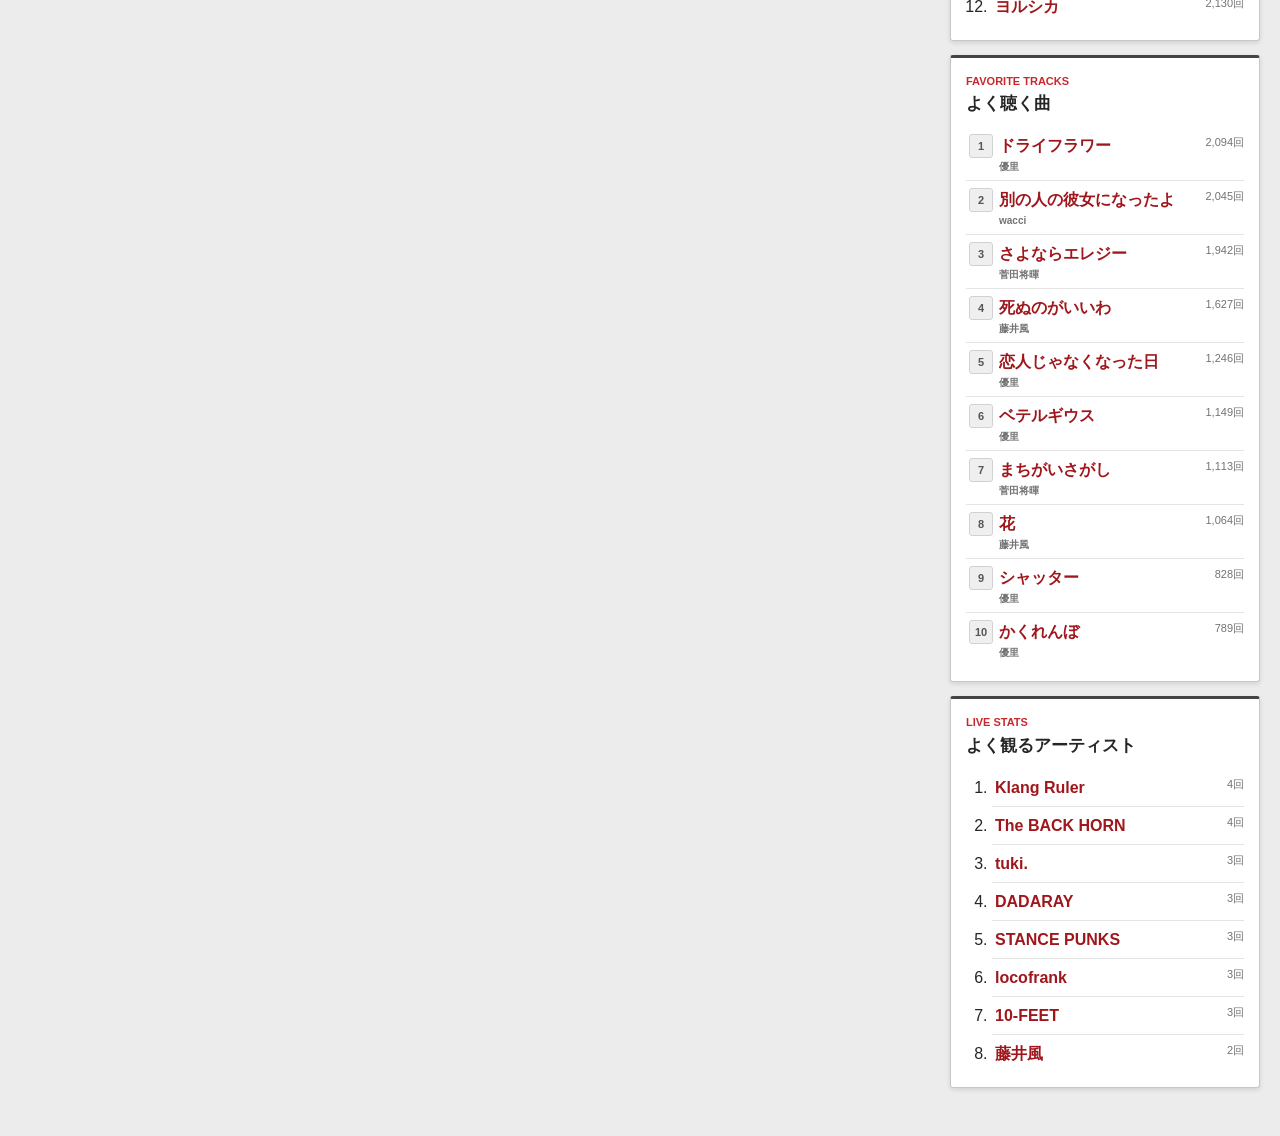
==== commit 76d4d4c4: "Add three upcoming concerts" ====
--- a/index.html
+++ b/index.html
@@ -125,7 +125,7 @@
       </section>
     </main>
 
-    <script src="data/lives.js?v=20261121-4"></script>
+    <script src="data/lives.js?v=20261121-5"></script>
     <script src="data/artist_profiles.js?v=20260614"></script>
     <script src="data/spotify_artist_stats.js?v=20260614"></script>
     <script src="app.js?v=20260628-soundprint-logo"></script>
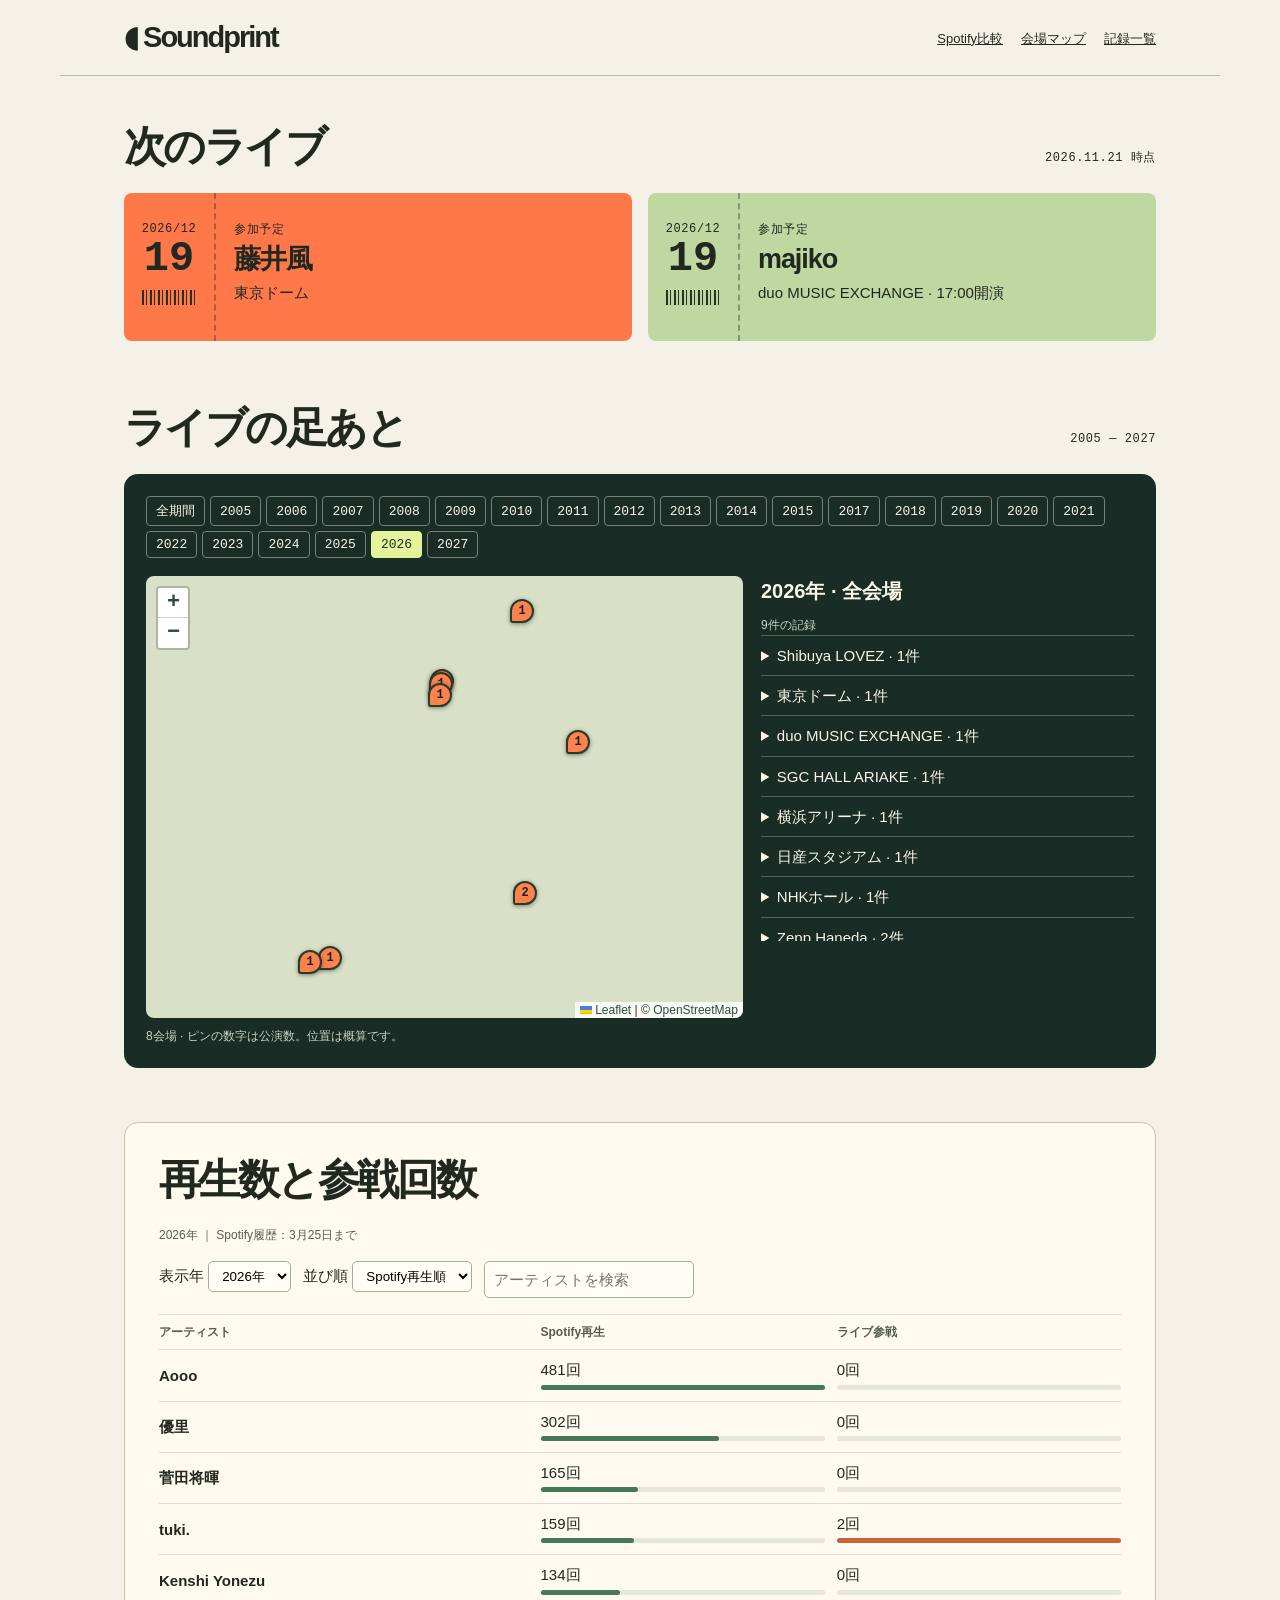
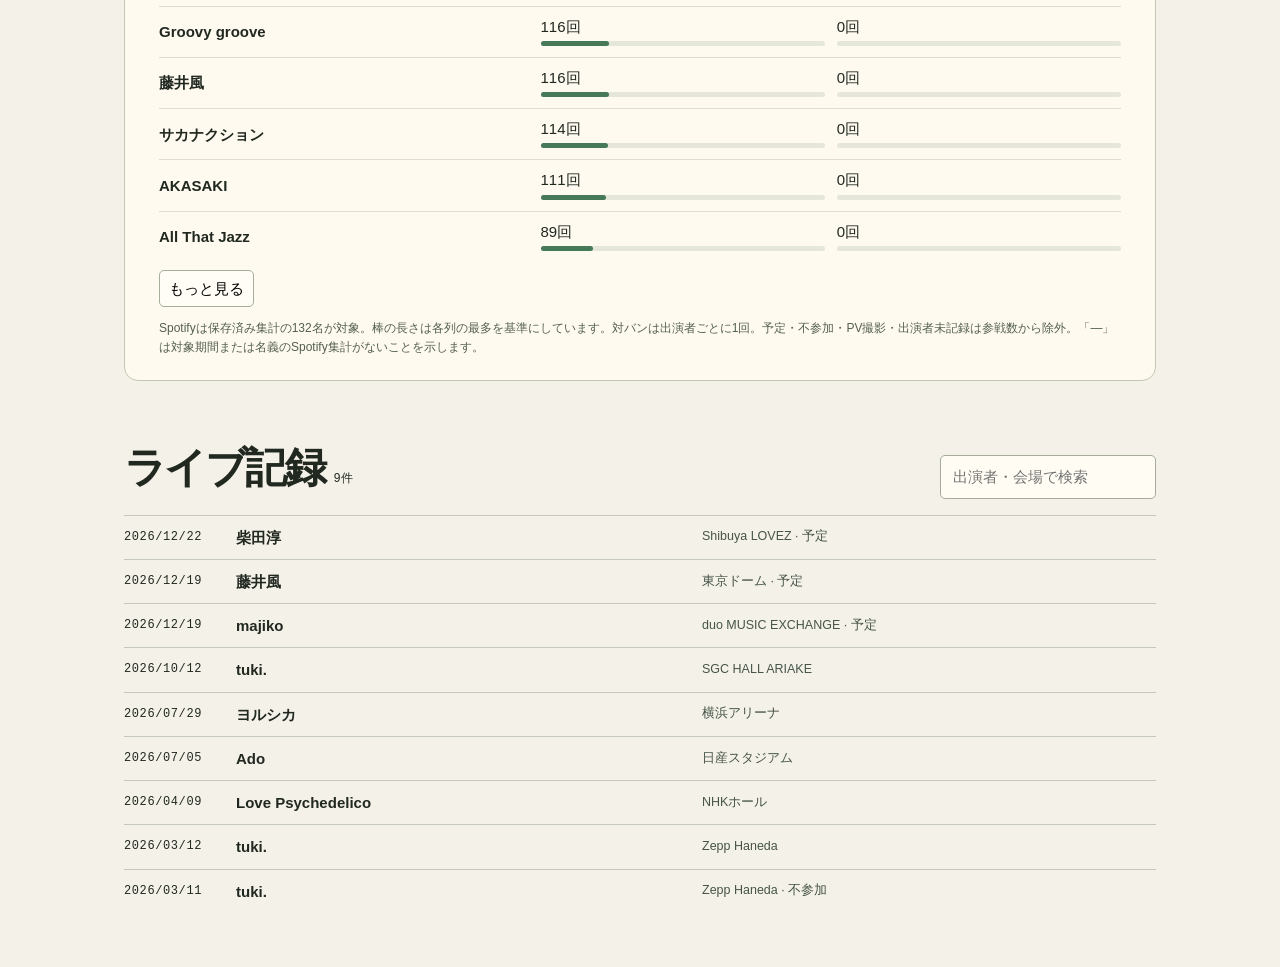
==== commit 3850faea: "Publish year-linked venue map and Spotify play and concert counts" ====
--- a/index.html
+++ b/index.html
@@ -1,133 +1,98 @@
-<!doctype html>
-<html lang="ja">
-  <head>
-    <meta charset="utf-8">
-    <meta name="viewport" content="width=device-width, initial-scale=1">
-    <title>Soundprint</title>
-    <link rel="stylesheet" href="styles.css?v=20260628-soundprint-logo">
-  </head>
-  <body>
-    <header class="site-header">
-      <div class="site-header-inner">
-        <a class="brand" href="#records" aria-label="Soundprint トップ">
-          <img class="brand-logo" src="assets/soundprint-logo.svg" alt="Soundprint">
-        </a>
-        <nav class="primary-nav" aria-label="主要メニュー">
-          <a href="#records">ライブ</a>
-          <a href="#artists">アーティスト</a>
-          <a href="#listening">Spotify</a>
-        </nav>
-      </div>
-    </header>
-
-    <section class="app-header">
-      <div class="header-copy">
-        <p class="eyebrow">Personal music archive</p>
-        <h1>Soundprint</h1>
-        <p class="header-description">ライブの予定と参加履歴、Spotifyの視聴履歴をまとめた音楽ログ。</p>
-      </div>
-      <div class="summary-strip" aria-label="サマリー">
-        <div>
-          <span id="totalCount">-</span>
-          <small>ライブ記録</small>
-        </div>
-        <div>
-          <span id="spotifyPlayCount">-</span>
-          <small>Spotify再生</small>
-        </div>
-        <div>
-          <span id="spotifyHourCount">-</span>
-          <small>再生時間</small>
-        </div>
-        <div>
-          <span id="yearRange">-</span>
-          <small>記録期間</small>
-        </div>
-      </div>
-    </section>
-
-    <main>
-      <section class="toolbar" aria-label="検索とフィルタ">
-        <label class="search-field">
-          <span>公演を検索</span>
-          <input id="searchInput" type="search" placeholder="アーティスト名、会場名、メモから検索">
-        </label>
-        <label>
-          <span>年</span>
-          <select id="yearFilter">
-            <option value="">すべて</option>
-          </select>
-        </label>
-        <label>
-          <span>アーティスト</span>
-          <select id="artistFilter">
-            <option value="">すべて</option>
-          </select>
-        </label>
-        <label>
-          <span>会場</span>
-          <select id="venueFilter">
-            <option value="">すべて</option>
-          </select>
-        </label>
-        <button id="resetButton" type="button">リセット</button>
-      </section>
-
-      <section id="records" class="content-grid">
-        <div class="table-panel">
-          <div class="panel-heading">
-            <div>
-              <p class="section-kicker">Live archive</p>
-              <h2>ライブ記録</h2>
-            </div>
-            <p id="resultCount">-</p>
-          </div>
-          <div class="table-wrap">
-            <table>
-              <thead>
-                <tr>
-                  <th>開演日</th>
-                  <th>アーティスト</th>
-                  <th>会場</th>
-                  <th>チケット</th>
-                  <th>備考</th>
-                </tr>
-              </thead>
-              <tbody id="liveRows"></tbody>
-            </table>
-          </div>
-        </div>
-
-        <aside class="side-panel" aria-label="音楽統計">
-          <section id="artists" class="artist-detail-panel">
-            <div class="side-heading">
-              <h2 id="artistDetailTitle">アーティスト</h2>
-              <button id="clearArtistButton" class="ghost-button" type="button">解除</button>
-            </div>
-            <div id="artistDetail" class="artist-detail"></div>
-          </section>
-          <section id="listening">
-            <p class="section-kicker">Spotify history</p>
-            <h2>よく聴くアーティスト</h2>
-            <ol id="topSpotifyArtists" class="ranking"></ol>
-          </section>
-          <section>
-            <p class="section-kicker">Favorite tracks</p>
-            <h2>よく聴く曲</h2>
-            <ol id="topSpotifyTracks" class="ranking track-ranking"></ol>
-          </section>
-          <section>
-            <p class="section-kicker">Live stats</p>
-            <h2>よく観るアーティスト</h2>
-            <ol id="topArtists" class="ranking"></ol>
-          </section>
-        </aside>
-      </section>
-    </main>
-
-    <script src="data/lives.js?v=20261121-5"></script>
-    <script src="data/artist_profiles.js?v=20260614"></script>
-    <script src="data/spotify_artist_stats.js?v=20260614"></script>
-    <script src="app.js?v=20260628-soundprint-logo"></script>
-  </body>
-</html>
+<!doctype html><html lang="ja"><meta charset="utf-8"><meta name="viewport" content="width=device-width, initial-scale=1"><title>Soundprint — ライブアーカイブ</title>
+<link rel="stylesheet" href="assets/mock-map/leaflet.css"><style>
+*{box-sizing:border-box}body{margin:0;background:#f4f1e8;color:#202820;font:15px/1.55 "Helvetica Neue","Hiragino Sans",sans-serif}main,header{max-width:1160px;margin:auto;padding:0 5%}header{display:flex;align-items:center;justify-content:space-between;height:76px;border-bottom:1px solid #b8bcad}header b{font-size:29px;letter-spacing:-2px}nav a{color:inherit;margin-left:18px;font-size:13px}h1,h2,h3,p{margin:0}h1,h2{font-size:clamp(25px,4vw,42px);letter-spacing:-.06em}section{margin:38px 0 54px}.heading{display:flex;align-items:baseline;justify-content:space-between;gap:12px;margin-bottom:14px}.micro,time,.stamp{font:12px/1.4 ui-monospace,monospace;letter-spacing:.05em}.tickets{display:grid;grid-template-columns:repeat(auto-fit,minmax(min(340px,100%),1fr));gap:16px}.ticket{display:flex;min-height:148px;border-radius:8px;background:#ff7849;overflow:hidden}.ticket:nth-child(even){background:#bfd7a1}.stub{width:92px;flex:none;border-right:2px dashed #26352666;text-align:center;padding:22px 6px}.day{font:bold 42px/1 ui-monospace,monospace;display:block}.info{padding:23px 18px}.info h3{font-size:27px;letter-spacing:-.04em}.barcode{width:54px;height:15px;background:repeating-linear-gradient(90deg,#243125 0 2px,transparent 2px 4px,#243125 4px 5px,transparent 5px 8px);margin:10px auto 0}.board{background:#192c25;color:#f9f6e9;border-radius:14px;padding:22px}.years{display:flex;gap:5px;flex-wrap:wrap;margin-bottom:18px}button,input{font:inherit}button{cursor:pointer}.years button,.clear{background:transparent;color:inherit;border:1px solid #748078;border-radius:4px;padding:5px 9px;font:13px ui-monospace,monospace}.years button[aria-pressed=true]{background:#e4f49a;color:#192c25;border-color:#e4f49a}.layout{display:grid;grid-template-columns:1.6fr 1fr;gap:18px}.map{position:relative;isolation:isolate;aspect-ratio:1.55;background:#d8e1c7;border-radius:8px;overflow:hidden;color:#233929}.map svg{position:absolute;inset:0;width:100%;height:100%;z-index:-1}.pin{position:absolute;transform:translate(-50%,-50%);display:flex;flex-direction:column;align-items:center;background:none;border:0;color:#1e3026;line-height:1.1;font-size:11px;font-weight:bold}.pin b{border:2px solid #203b2a;border-radius:50%;background:#f2a96b;display:grid;place-items:center;font:700 14px ui-monospace,monospace}.pin[aria-pressed=true] b{background:#233f2f;color:white}.pin span{background:#ecf0deeb;padding:2px 4px;border-radius:3px;white-space:nowrap}.panel{max-height:365px;overflow:auto}.panel h3{font-size:20px}.venue{border-top:1px solid #57665a;padding:8px 0}.venue summary{cursor:pointer}.venue p{color:#d1d9ca;font-size:13px;margin:4px 0}.venue a{color:#def298;font-size:12px}.caption{font-size:12px;color:#c9d2c4;margin-top:9px}.clear{margin:6px 0}.archive input{padding:9px 12px;border:1px solid #a5ac9a;border-radius:5px;background:#fffcf3;max-width:47%}.record{display:grid;grid-template-columns:100px 1fr 1fr;align-items:center;gap:12px;border-top:1px solid #c5c9ba;padding:10px 0}.record small{color:#465448}@media(max-width:750px){.layout{grid-template-columns:1fr}.panel{max-height:240px}.board{padding:13px}.record{grid-template-columns:85px 1fr}.record small{grid-column:2}.map{min-height:235px}.heading{flex-wrap:wrap}.archive input{max-width:100%}nav a{margin-left:8px}}
+.map{aspect-ratio:1.35;background:#d8e1c7}.map iframe{width:100%;height:100%;border:0}.map svg{position:static;inset:auto;width:revert;height:revert;z-index:auto}#mapSetup{margin-top:10px;font-size:13px}#mapSetup summary{cursor:pointer}#mapForm{margin:10px 0}#mapSetup input{max-width:100%}.venue-dot{background:#fd824e;border:2px solid #283a29;color:#16251c;border-radius:50% 50% 50% 12%;display:grid;place-items:center;font:bold 12px monospace;box-shadow:0 1px 4px #2228}.map .leaflet-control a{color:#284e42}#listening{padding:24px clamp(14px,3vw,34px);background:#fffaf0;border:1px solid #c2c7b4;border-radius:14px}.music-tools{display:flex;flex-wrap:wrap;gap:12px;margin:16px 0}.music-tools input,.music-tools select,#music-more{padding:6px 9px;background:#fffdf5;border:1px solid #a3af98;border-radius:5px}.music-row{display:grid;grid-template-columns:minmax(90px,1.3fr) 1fr 1fr;gap:12px;align-items:center;padding:8px 0;border-top:1px solid #deded2}.music-label,.music-foot,#music-period{font-size:12px;color:#53604f}.music-foot{margin-top:12px}.meter{display:block;height:5px;border-radius:4px;background:#e5e7db;margin:3px 0}.meter i{display:block;height:100%;background:#467958;border-radius:inherit}.shows .meter i{background:#c6653a}.music-row span{font-variant-numeric:tabular-nums}.music-row strong{overflow-wrap:anywhere}#music-more{margin-top:8px}</style>
+<header><b>◖ Soundprint</b><nav><a href="#listening">Spotify比較</a><a href="#atlas">会場マップ</a><a href="#archive">記録一覧</a></nav></header>
+<main><section><div class="heading"><h1>次のライブ</h1><span class="micro">2026.11.21 時点</span></div><div class="tickets" id="tickets"></div></section>
+<section id="atlas"><div class="heading"><h2>ライブの足あと</h2><span class="micro">2005 — 2027</span></div><div class="board"><div class="years" id="years" aria-label="表示する年"></div><div class="layout"><div><div class="map" id="map" aria-label="年別の会場マップ"></div><p class="caption" id="mapStatus" role="status"></p>
+</div><div class="panel" id="panel" aria-live="polite"></div></div></div></section>
+<section id="listening"><div class="heading"><h2>再生数と参戦回数</h2></div>
+<p id="music-period"></p><div class="music-tools"><label>表示年 <select id="music-year"></select></label><label>並び順 <select id="music-order"><option value="plays">Spotify再生順</option><option value="shows">ライブ参戦順</option></select></label><input id="music-query" type="search" aria-label="比較するアーティストを検索" placeholder="アーティストを検索"></div>
+<div class="music-row music-label"><b>アーティスト</b><b>Spotify再生</b><b>ライブ参戦</b></div><div id="music-chart"></div><button id="music-more">もっと見る</button>
+<p class="music-foot">Spotifyは保存済み集計の132名が対象。棒の長さは各列の最多を基準にしています。対バンは出演者ごとに1回。予定・不参加・PV撮影・出演者未記録は参戦数から除外。「—」は対象期間または名義のSpotify集計がないことを示します。</p></section>
+<section class="archive" id="archive"><div class="heading"><h2>ライブ記録 <small id="count" class="micro"></small></h2><input id="search" type="search" aria-label="記録を検索" placeholder="出演者・会場で検索"></div><div id="records"></div></section></main>
+<script src="assets/mock-map/leaflet.js"></script><script src="data/spotify_artist_stats.js"></script><script src="data/lives.js"></script><script>
+const live=window.LIVE_LOG_DATA.lives,asOf='2026/11/21';
+const id=s=>document.getElementById(s);
+function el(tag,txt,cls){const n=document.createElement(tag);if(txt!==undefined)n.textContent=txt;if(cls)n.className=cls;return n}
+let year='2026',region='';
+const next=live.filter(r=>r.date>=asOf).map(r=>r.date).sort()[0];
+for(const r of live.filter(r=>r.date===next)){const card=el('article',undefined,'ticket'),stub=el('div',undefined,'stub'),body=el('div',undefined,'info');stub.append(el('time',r.date.slice(0,7)),el('b',r.date.slice(-2),'day'),el('div',undefined,'barcode'));body.append(el('span','参加予定','stamp'),el('h3',r.artist),el('p',r.venue+(r.note.match(/\d\d:\d\d開演/) ? ' · '+r.note.match(/\d\d:\d\d開演/)[0]:'')));card.append(stub,body);id('tickets').append(card)}
+const spotify=window.LIVE_LOG_SPOTIFY_ARTIST_STATS.artists;
+const listeningYears=new Set(Object.values(spotify).flatMap(a=>a.years.map(r=>r.year)));
+const periods=['全期間',...[...new Set([...live.map(r=>r.date.slice(0,4)),...listeningYears])].sort()];
+function selectYear(value){
+ year=value;region='';musicLimit=10;id('music-year').value=value;render();showMusic();
+}
+for(const value of periods){
+ const button=el('button',value);button.onclick=()=>selectYear(value);id('years').append(button);
+ id('music-year').add(new Option(value==='全期間'?value:value+'年',value));
+}
+id('music-year').onchange=e=>selectYear(e.target.value);
+id('music-year').value=year;
+function render(){
+const rows=live.filter(r=>year==='全期間'||r.date.startsWith(year));for(const b of id('years').children)b.setAttribute('aria-pressed',b.textContent===year);
+drawMap(rows);
+const visible=rows.filter(r=>!region||r.venue===region),panel=id('panel');panel.replaceChildren(el('h3',year+(year==='全期間'?'':'年')+' · '+(region||'全会場')),el('p',visible.length+'件の記録','caption'));if(region){const b=el('button','全会場に戻す','clear');b.onclick=()=>{region='';mappedYear=null;render()};panel.append(b)}
+for(const v of new Set(visible.map(r=>r.venue))){const items=visible.filter(r=>r.venue===v),d=el('details',undefined,'venue');d.append(el('summary',(v==='?'?'会場不明':v)+' · '+items.length+'件'));for(const r of items)d.append(el('p',r.date+'　'+r.artist));if(v!=='?'){const a=el('a','Google マップで開く ↗');a.href='https://www.google.com/maps/search/?api=1&query='+encodeURIComponent(items[0].mapQuery);a.target='_blank';a.rel='noopener';d.append(a);const focus=el('button','地図に表示','clear');focus.onclick=()=>{region=v;render();atlas.setView(positions[v],16);venuePins.get(v)?.openPopup()};d.append('　',focus)}panel.append(d)}
+const list=visible.filter(r=>(r.artist+' '+r.venue).toLowerCase().includes(id('search').value.trim().toLowerCase()));id('count').textContent=list.length+'件';id('records').replaceChildren();for(const r of list){const row=el('div',undefined,'record');row.append(el('time',r.date),el('b',r.artist),el('small',(r.venue==='?'?'会場不明':r.venue)+(r.date>asOf?' · 予定':r.note.includes('参加できず')?' · 不参加':'')));id('records').append(row)}if(!list.length)id('records').append(el('p','該当する記録はありません。'))}
+const positions={"Bunkamura": [35.6605, 139.6959], "duo MUSIC EXCHANGE": [35.6587, 139.6954], "Kアリーナ横浜": [35.4663, 139.6317], "LaLa arena TOKYO-BAY": [35.6819, 139.9884], "LINE CUBE SHIBUYA": [35.6631, 139.6985], "Live House FNV": [35.6894, 139.7115], "NHKホール": [35.6666, 139.6966], "SGC HALL ARIAKE": [35.6328, 139.7902], "Shibuya LOVEZ": [35.665, 139.696], "Shibuya WWW X": [35.6616, 139.6987], "Spotify O-nest": [35.6588, 139.6952], "Zepp Haneda": [35.5482, 139.7534], "Zepp Shinjuku": [35.6955, 139.7008], "Zepp Tokyo": [35.6252, 139.7817], "ぴあアリーナMM": [35.4574, 139.6291], "下北沢 ERA": [35.6631, 139.6692], "下北沢ReG": [35.6583, 139.6674], "中野サンプラザ": [35.7074, 139.6657], "代々木体育館": [35.6677, 139.7001], "代官山UNIT": [35.6479, 139.703], "千葉ANGA": [35.6101, 140.119], "千葉Look": [35.6154, 140.1194], "原宿ASTRO HALL": [35.6692, 139.7064], "幕張メッセ": [35.6473, 140.0355], "恵比寿 LIQUIDROOM": [35.6492, 139.7104], "新宿Loft": [35.6948, 139.7044], "新木場Studio Coast": [35.642, 139.8253], "日本武道館": [35.6933, 139.7498], "日比谷野外音楽堂": [35.6714, 139.754], "日産スタジアム": [35.51, 139.6062], "東京キネマ倶楽部": [35.7208, 139.779], "東京ドーム": [35.7056, 139.7519], "東京ビッグサイト": [35.6298, 139.7942], "東宝ビルトスタジオ": [35.6264, 139.599], "横浜アリーナ": [35.5122, 139.62], "渋谷 CLUB QUATTRO": [35.6608, 139.6973], "渋谷AX": [35.6656, 139.6994], "渋谷O-Crest": [35.6588, 139.6955], "渋谷公会堂": [35.6631, 139.6985], "稲毛K's Dream": [35.6371, 140.09], "豊洲PIT": [35.6468, 139.7897], "赤坂BLITZ": [35.6721, 139.7351]};
+const atlas=L.map('map',{scrollWheelZoom:false});
+L.tileLayer('https://tile.openstreetmap.org/{z}/{x}/{y}.png',{maxZoom:19,attribution:'&copy; <a href="https://www.openstreetmap.org/copyright">OpenStreetMap</a>'}).addTo(atlas);
+const markers=L.layerGroup().addTo(atlas);
+let mappedYear=null;
+const venuePins=new Map();
+function drawMap(rows){
+ if(mappedYear===year)return;
+ mappedYear=year;
+ markers.clearLayers();venuePins.clear();
+ const venues=[...new Set(rows.map(row=>row.venue))].filter(v=>positions[v]);
+ for(const venue of venues){
+  const shows=rows.filter(row=>row.venue===venue);
+  const pin=L.marker(positions[venue],{title:venue,alt:venue,icon:L.divIcon({className:'venue-dot',html:String(shows.length),iconSize:[24,24],iconAnchor:[12,22]})}).addTo(markers);
+  const content=el('div');content.append(el('strong',venue));for(const show of shows)content.append(el('div',show.date+'　'+show.artist));
+  pin.bindPopup(content,{maxHeight:160});venuePins.set(venue,pin);
+ }
+ if(venues.length)atlas.fitBounds(venues.map(v=>positions[v]),{padding:[28,28],maxZoom:15,animate:false});
+ id('mapStatus').textContent=venues.length+'会場 · ピンの数字は公演数。位置は概算です。'+(rows.some(r=>!positions[r.venue])?' 会場不明の公演は一覧で確認できます。':'');
+}
+const concertsByYear={"2026": {"tuki.": 2, "ヨルシカ": 1, "Ado": 1, "Love Psychedelico": 1}, "2025": {"DADARAY": 2, "優里": 1, "凛として時雨": 1, "Klang Ruler": 1, "サカナクション": 1, "9mm Parabellum Bullet": 1}, "2024": {"優里": 1, "そこに鳴る": 1, "菅田将暉": 1, "藤井風": 1, "水槽": 1, "Klang Ruler": 1, "yama": 1, "令和ロマン": 1, "MOROHA": 1}, "2023": {"Klang Ruler": 2, "そこに鳴る": 1}, "2019": {"DADARAY": 1}, "2017": {"amazarashi": 1}, "2015": {"Special Others": 1}, "2014": {"レキシ": 1, "UNLIMITS": 1, "ユメ見ガチ": 1}, "2013": {"鬼束ちひろ": 1}, "2012": {"レキシ": 1, "大人計画": 1, "fountains of wayne": 1}, "2011": {"Mutemath": 1, "サカナクション": 1, "Belle and Sebastian": 1, "ストレイテナー": 1}, "2010": {"MUSE": 1}, "2009": {"Chicago Poodle": 1}, "2008": {"THE PREDATORS": 1, "HAWAIIAN6": 1, "The BACK HORN": 1}, "2007": {"STANCE PUNKS": 2, "B-DASH": 1, "Base Ball Bear": 1, "チャットモンチー": 1, "シュノーケル": 1, "The Fratellis": 1, "Jr.MONSTER": 1, "The BACK HORN": 1, "ELLEGARDEN": 1}, "2006": {"RADWIMPS": 1, "locofrank": 2, "B-DASH": 1, "HOT SQUALL": 1, "The BACK HORN": 2, "10-FEET": 4, "Base Ball Bear": 1, "マキシマム ザ ホルモン": 1, "NoAir": 1, "GELUGUGU": 1, "albert": 1, "smorgas": 1, "ストレイテナー": 1, "ELLEGARDEN": 1, "ジェット機": 1, "ザ・マスミサイル": 1, "太陽族": 1, "ムラマサ☆": 1, "STANCE PUNKS": 1, "ロードオブメジャー": 1, "Bivattchee": 2}, "2005": {"藍坊主": 1, "STANCE PUNKS": 2, "locofrank": 1}};
+const musicKey=name=>name.normalize('NFKC').toLowerCase().replace(/\s+/g,'');
+function comparisonEntries(){
+ const all=year==='全期間', covered=all||listeningYears.has(year), music=new Map();
+ for(const [name,stats] of Object.entries(spotify)){
+  const plays=all?stats.plays:(stats.years.find(row=>row.year===year)?.plays??0);
+  music.set(musicKey(name),{name,plays:covered?plays:null,shows:0});
+ }
+ for(const [period,artists] of Object.entries(concertsByYear)){
+  if(!all&&period!==year)continue;
+  for(const [name,count] of Object.entries(artists)){
+   const key=musicKey(name),entry=music.get(key)??{name,plays:null,shows:0};
+   entry.shows+=count;music.set(key,entry);
+  }
+ }
+ const label=all?'全期間':year+'年';
+ id('music-period').textContent=label+' ｜ '+(all?'Spotify履歴：2018/02/01〜2026/03/25':!covered?'Spotify履歴：記録なし':year==='2026'?'Spotify履歴：3月25日まで':year==='2018'?'Spotify履歴：2月1日から':'Spotifyの年別再生履歴');
+ return [...music.values()].filter(a=>a.plays>0||a.shows>0);
+}
+let musicLimit=10;
+function metric(value,max,cls){
+ const cell=el('span',value===null?'—':value.toLocaleString()+'回',cls);
+ const bar=el('span',undefined,'meter'),fill=el('i');fill.style.width=(100*value/max)+'%';bar.append(fill);cell.append(bar);return cell;
+}
+function showMusic(){
+ const entries=comparisonEntries();
+ const maxPlays=Math.max(1,...entries.map(a=>a.plays)),maxShows=Math.max(1,...entries.map(a=>a.shows));
+ const by=id('music-order').value,other=by==='plays'?'shows':'plays';
+ const list=entries.filter(a=>musicKey(a.name).includes(musicKey(id('music-query').value.trim()))).sort((a,b)=>(b[by]??-1)-(a[by]??-1)||(b[other]??-1)-(a[other]??-1)||a.name.localeCompare(b.name,'ja'));
+ const chart=id('music-chart');chart.replaceChildren();
+ for(const a of list.slice(0,musicLimit)){
+  const row=el('div',undefined,'music-row');row.append(el('strong',a.name),metric(a.plays,maxPlays,'plays'),metric(a.shows,maxShows,'shows'));chart.append(row);
+ }
+ if(!list.length)chart.append(el('p',entries.length?'該当するアーティストはいません。':'この期間には再生履歴・参戦済みの記録がありません。'));
+ id('music-more').hidden=list.length<=musicLimit;
+}
+id('music-order').onchange=id('music-query').oninput=()=>{musicLimit=10;showMusic()};
+id('music-more').onclick=()=>{musicLimit+=10;showMusic()};showMusic();
+id('search').oninput=render;render();
+</script></html>
--- a/assets/mock-map/leaflet.css
+++ b/assets/mock-map/leaflet.css
@@ -0,0 +1,661 @@
+/* required styles */
+
+.leaflet-pane,
+.leaflet-tile,
+.leaflet-marker-icon,
+.leaflet-marker-shadow,
+.leaflet-tile-container,
+.leaflet-pane > svg,
+.leaflet-pane > canvas,
+.leaflet-zoom-box,
+.leaflet-image-layer,
+.leaflet-layer {
+	position: absolute;
+	left: 0;
+	top: 0;
+	}
+.leaflet-container {
+	overflow: hidden;
+	}
+.leaflet-tile,
+.leaflet-marker-icon,
+.leaflet-marker-shadow {
+	-webkit-user-select: none;
+	   -moz-user-select: none;
+	        user-select: none;
+	  -webkit-user-drag: none;
+	}
+/* Prevents IE11 from highlighting tiles in blue */
+.leaflet-tile::selection {
+	background: transparent;
+}
+/* Safari renders non-retina tile on retina better with this, but Chrome is worse */
+.leaflet-safari .leaflet-tile {
+	image-rendering: -webkit-optimize-contrast;
+	}
+/* hack that prevents hw layers "stretching" when loading new tiles */
+.leaflet-safari .leaflet-tile-container {
+	width: 1600px;
+	height: 1600px;
+	-webkit-transform-origin: 0 0;
+	}
+.leaflet-marker-icon,
+.leaflet-marker-shadow {
+	display: block;
+	}
+/* .leaflet-container svg: reset svg max-width decleration shipped in Joomla! (joomla.org) 3.x */
+/* .leaflet-container img: map is broken in FF if you have max-width: 100% on tiles */
+.leaflet-container .leaflet-overlay-pane svg {
+	max-width: none !important;
+	max-height: none !important;
+	}
+.leaflet-container .leaflet-marker-pane img,
+.leaflet-container .leaflet-shadow-pane img,
+.leaflet-container .leaflet-tile-pane img,
+.leaflet-container img.leaflet-image-layer,
+.leaflet-container .leaflet-tile {
+	max-width: none !important;
+	max-height: none !important;
+	width: auto;
+	padding: 0;
+	}
+
+.leaflet-container img.leaflet-tile {
+	/* See: https://bugs.chromium.org/p/chromium/issues/detail?id=600120 */
+	mix-blend-mode: plus-lighter;
+}
+
+.leaflet-container.leaflet-touch-zoom {
+	-ms-touch-action: pan-x pan-y;
+	touch-action: pan-x pan-y;
+	}
+.leaflet-container.leaflet-touch-drag {
+	-ms-touch-action: pinch-zoom;
+	/* Fallback for FF which doesn't support pinch-zoom */
+	touch-action: none;
+	touch-action: pinch-zoom;
+}
+.leaflet-container.leaflet-touch-drag.leaflet-touch-zoom {
+	-ms-touch-action: none;
+	touch-action: none;
+}
+.leaflet-container {
+	-webkit-tap-highlight-color: transparent;
+}
+.leaflet-container a {
+	-webkit-tap-highlight-color: rgba(51, 181, 229, 0.4);
+}
+.leaflet-tile {
+	filter: inherit;
+	visibility: hidden;
+	}
+.leaflet-tile-loaded {
+	visibility: inherit;
+	}
+.leaflet-zoom-box {
+	width: 0;
+	height: 0;
+	-moz-box-sizing: border-box;
+	     box-sizing: border-box;
+	z-index: 800;
+	}
+/* workaround for https://bugzilla.mozilla.org/show_bug.cgi?id=888319 */
+.leaflet-overlay-pane svg {
+	-moz-user-select: none;
+	}
+
+.leaflet-pane         { z-index: 400; }
+
+.leaflet-tile-pane    { z-index: 200; }
+.leaflet-overlay-pane { z-index: 400; }
+.leaflet-shadow-pane  { z-index: 500; }
+.leaflet-marker-pane  { z-index: 600; }
+.leaflet-tooltip-pane   { z-index: 650; }
+.leaflet-popup-pane   { z-index: 700; }
+
+.leaflet-map-pane canvas { z-index: 100; }
+.leaflet-map-pane svg    { z-index: 200; }
+
+.leaflet-vml-shape {
+	width: 1px;
+	height: 1px;
+	}
+.lvml {
+	behavior: url(#default#VML);
+	display: inline-block;
+	position: absolute;
+	}
+
+
+/* control positioning */
+
+.leaflet-control {
+	position: relative;
+	z-index: 800;
+	pointer-events: visiblePainted; /* IE 9-10 doesn't have auto */
+	pointer-events: auto;
+	}
+.leaflet-top,
+.leaflet-bottom {
+	position: absolute;
+	z-index: 1000;
+	pointer-events: none;
+	}
+.leaflet-top {
+	top: 0;
+	}
+.leaflet-right {
+	right: 0;
+	}
+.leaflet-bottom {
+	bottom: 0;
+	}
+.leaflet-left {
+	left: 0;
+	}
+.leaflet-control {
+	float: left;
+	clear: both;
+	}
+.leaflet-right .leaflet-control {
+	float: right;
+	}
+.leaflet-top .leaflet-control {
+	margin-top: 10px;
+	}
+.leaflet-bottom .leaflet-control {
+	margin-bottom: 10px;
+	}
+.leaflet-left .leaflet-control {
+	margin-left: 10px;
+	}
+.leaflet-right .leaflet-control {
+	margin-right: 10px;
+	}
+
+
+/* zoom and fade animations */
+
+.leaflet-fade-anim .leaflet-popup {
+	opacity: 0;
+	-webkit-transition: opacity 0.2s linear;
+	   -moz-transition: opacity 0.2s linear;
+	        transition: opacity 0.2s linear;
+	}
+.leaflet-fade-anim .leaflet-map-pane .leaflet-popup {
+	opacity: 1;
+	}
+.leaflet-zoom-animated {
+	-webkit-transform-origin: 0 0;
+	    -ms-transform-origin: 0 0;
+	        transform-origin: 0 0;
+	}
+svg.leaflet-zoom-animated {
+	will-change: transform;
+}
+
+.leaflet-zoom-anim .leaflet-zoom-animated {
+	-webkit-transition: -webkit-transform 0.25s cubic-bezier(0,0,0.25,1);
+	   -moz-transition:    -moz-transform 0.25s cubic-bezier(0,0,0.25,1);
+	        transition:         transform 0.25s cubic-bezier(0,0,0.25,1);
+	}
+.leaflet-zoom-anim .leaflet-tile,
+.leaflet-pan-anim .leaflet-tile {
+	-webkit-transition: none;
+	   -moz-transition: none;
+	        transition: none;
+	}
+
+.leaflet-zoom-anim .leaflet-zoom-hide {
+	visibility: hidden;
+	}
+
+
+/* cursors */
+
+.leaflet-interactive {
+	cursor: pointer;
+	}
+.leaflet-grab {
+	cursor: -webkit-grab;
+	cursor:    -moz-grab;
+	cursor:         grab;
+	}
+.leaflet-crosshair,
+.leaflet-crosshair .leaflet-interactive {
+	cursor: crosshair;
+	}
+.leaflet-popup-pane,
+.leaflet-control {
+	cursor: auto;
+	}
+.leaflet-dragging .leaflet-grab,
+.leaflet-dragging .leaflet-grab .leaflet-interactive,
+.leaflet-dragging .leaflet-marker-draggable {
+	cursor: move;
+	cursor: -webkit-grabbing;
+	cursor:    -moz-grabbing;
+	cursor:         grabbing;
+	}
+
+/* marker & overlays interactivity */
+.leaflet-marker-icon,
+.leaflet-marker-shadow,
+.leaflet-image-layer,
+.leaflet-pane > svg path,
+.leaflet-tile-container {
+	pointer-events: none;
+	}
+
+.leaflet-marker-icon.leaflet-interactive,
+.leaflet-image-layer.leaflet-interactive,
+.leaflet-pane > svg path.leaflet-interactive,
+svg.leaflet-image-layer.leaflet-interactive path {
+	pointer-events: visiblePainted; /* IE 9-10 doesn't have auto */
+	pointer-events: auto;
+	}
+
+/* visual tweaks */
+
+.leaflet-container {
+	background: #ddd;
+	outline-offset: 1px;
+	}
+.leaflet-container a {
+	color: #0078A8;
+	}
+.leaflet-zoom-box {
+	border: 2px dotted #38f;
+	background: rgba(255,255,255,0.5);
+	}
+
+
+/* general typography */
+.leaflet-container {
+	font-family: "Helvetica Neue", Arial, Helvetica, sans-serif;
+	font-size: 12px;
+	font-size: 0.75rem;
+	line-height: 1.5;
+	}
+
+
+/* general toolbar styles */
+
+.leaflet-bar {
+	box-shadow: 0 1px 5px rgba(0,0,0,0.65);
+	border-radius: 4px;
+	}
+.leaflet-bar a {
+	background-color: #fff;
+	border-bottom: 1px solid #ccc;
+	width: 26px;
+	height: 26px;
+	line-height: 26px;
+	display: block;
+	text-align: center;
+	text-decoration: none;
+	color: black;
+	}
+.leaflet-bar a,
+.leaflet-control-layers-toggle {
+	background-position: 50% 50%;
+	background-repeat: no-repeat;
+	display: block;
+	}
+.leaflet-bar a:hover,
+.leaflet-bar a:focus {
+	background-color: #f4f4f4;
+	}
+.leaflet-bar a:first-child {
+	border-top-left-radius: 4px;
+	border-top-right-radius: 4px;
+	}
+.leaflet-bar a:last-child {
+	border-bottom-left-radius: 4px;
+	border-bottom-right-radius: 4px;
+	border-bottom: none;
+	}
+.leaflet-bar a.leaflet-disabled {
+	cursor: default;
+	background-color: #f4f4f4;
+	color: #bbb;
+	}
+
+.leaflet-touch .leaflet-bar a {
+	width: 30px;
+	height: 30px;
+	line-height: 30px;
+	}
+.leaflet-touch .leaflet-bar a:first-child {
+	border-top-left-radius: 2px;
+	border-top-right-radius: 2px;
+	}
+.leaflet-touch .leaflet-bar a:last-child {
+	border-bottom-left-radius: 2px;
+	border-bottom-right-radius: 2px;
+	}
+
+/* zoom control */
+
+.leaflet-control-zoom-in,
+.leaflet-control-zoom-out {
+	font: bold 18px 'Lucida Console', Monaco, monospace;
+	text-indent: 1px;
+	}
+
+.leaflet-touch .leaflet-control-zoom-in, .leaflet-touch .leaflet-control-zoom-out  {
+	font-size: 22px;
+	}
+
+
+/* layers control */
+
+.leaflet-control-layers {
+	box-shadow: 0 1px 5px rgba(0,0,0,0.4);
+	background: #fff;
+	border-radius: 5px;
+	}
+.leaflet-control-layers-toggle {
+	background-image: url(images/layers.png);
+	width: 36px;
+	height: 36px;
+	}
+.leaflet-retina .leaflet-control-layers-toggle {
+	background-image: url(images/layers-2x.png);
+	background-size: 26px 26px;
+	}
+.leaflet-touch .leaflet-control-layers-toggle {
+	width: 44px;
+	height: 44px;
+	}
+.leaflet-control-layers .leaflet-control-layers-list,
+.leaflet-control-layers-expanded .leaflet-control-layers-toggle {
+	display: none;
+	}
+.leaflet-control-layers-expanded .leaflet-control-layers-list {
+	display: block;
+	position: relative;
+	}
+.leaflet-control-layers-expanded {
+	padding: 6px 10px 6px 6px;
+	color: #333;
+	background: #fff;
+	}
+.leaflet-control-layers-scrollbar {
+	overflow-y: scroll;
+	overflow-x: hidden;
+	padding-right: 5px;
+	}
+.leaflet-control-layers-selector {
+	margin-top: 2px;
+	position: relative;
+	top: 1px;
+	}
+.leaflet-control-layers label {
+	display: block;
+	font-size: 13px;
+	font-size: 1.08333em;
+	}
+.leaflet-control-layers-separator {
+	height: 0;
+	border-top: 1px solid #ddd;
+	margin: 5px -10px 5px -6px;
+	}
+
+/* Default icon URLs */
+.leaflet-default-icon-path { /* used only in path-guessing heuristic, see L.Icon.Default */
+	background-image: url(images/marker-icon.png);
+	}
+
+
+/* attribution and scale controls */
+
+.leaflet-container .leaflet-control-attribution {
+	background: #fff;
+	background: rgba(255, 255, 255, 0.8);
+	margin: 0;
+	}
+.leaflet-control-attribution,
+.leaflet-control-scale-line {
+	padding: 0 5px;
+	color: #333;
+	line-height: 1.4;
+	}
+.leaflet-control-attribution a {
+	text-decoration: none;
+	}
+.leaflet-control-attribution a:hover,
+.leaflet-control-attribution a:focus {
+	text-decoration: underline;
+	}
+.leaflet-attribution-flag {
+	display: inline !important;
+	vertical-align: baseline !important;
+	width: 1em;
+	height: 0.6669em;
+	}
+.leaflet-left .leaflet-control-scale {
+	margin-left: 5px;
+	}
+.leaflet-bottom .leaflet-control-scale {
+	margin-bottom: 5px;
+	}
+.leaflet-control-scale-line {
+	border: 2px solid #777;
+	border-top: none;
+	line-height: 1.1;
+	padding: 2px 5px 1px;
+	white-space: nowrap;
+	-moz-box-sizing: border-box;
+	     box-sizing: border-box;
+	background: rgba(255, 255, 255, 0.8);
+	text-shadow: 1px 1px #fff;
+	}
+.leaflet-control-scale-line:not(:first-child) {
+	border-top: 2px solid #777;
+	border-bottom: none;
+	margin-top: -2px;
+	}
+.leaflet-control-scale-line:not(:first-child):not(:last-child) {
+	border-bottom: 2px solid #777;
+	}
+
+.leaflet-touch .leaflet-control-attribution,
+.leaflet-touch .leaflet-control-layers,
+.leaflet-touch .leaflet-bar {
+	box-shadow: none;
+	}
+.leaflet-touch .leaflet-control-layers,
+.leaflet-touch .leaflet-bar {
+	border: 2px solid rgba(0,0,0,0.2);
+	background-clip: padding-box;
+	}
+
+
+/* popup */
+
+.leaflet-popup {
+	position: absolute;
+	text-align: center;
+	margin-bottom: 20px;
+	}
+.leaflet-popup-content-wrapper {
+	padding: 1px;
+	text-align: left;
+	border-radius: 12px;
+	}
+.leaflet-popup-content {
+	margin: 13px 24px 13px 20px;
+	line-height: 1.3;
+	font-size: 13px;
+	font-size: 1.08333em;
+	min-height: 1px;
+	}
+.leaflet-popup-content p {
+	margin: 17px 0;
+	margin: 1.3em 0;
+	}
+.leaflet-popup-tip-container {
+	width: 40px;
+	height: 20px;
+	position: absolute;
+	left: 50%;
+	margin-top: -1px;
+	margin-left: -20px;
+	overflow: hidden;
+	pointer-events: none;
+	}
+.leaflet-popup-tip {
+	width: 17px;
+	height: 17px;
+	padding: 1px;
+
+	margin: -10px auto 0;
+	pointer-events: auto;
+
+	-webkit-transform: rotate(45deg);
+	   -moz-transform: rotate(45deg);
+	    -ms-transform: rotate(45deg);
+	        transform: rotate(45deg);
+	}
+.leaflet-popup-content-wrapper,
+.leaflet-popup-tip {
+	background: white;
+	color: #333;
+	box-shadow: 0 3px 14px rgba(0,0,0,0.4);
+	}
+.leaflet-container a.leaflet-popup-close-button {
+	position: absolute;
+	top: 0;
+	right: 0;
+	border: none;
+	text-align: center;
+	width: 24px;
+	height: 24px;
+	font: 16px/24px Tahoma, Verdana, sans-serif;
+	color: #757575;
+	text-decoration: none;
+	background: transparent;
+	}
+.leaflet-container a.leaflet-popup-close-button:hover,
+.leaflet-container a.leaflet-popup-close-button:focus {
+	color: #585858;
+	}
+.leaflet-popup-scrolled {
+	overflow: auto;
+	}
+
+.leaflet-oldie .leaflet-popup-content-wrapper {
+	-ms-zoom: 1;
+	}
+.leaflet-oldie .leaflet-popup-tip {
+	width: 24px;
+	margin: 0 auto;
+
+	-ms-filter: "progid:DXImageTransform.Microsoft.Matrix(M11=0.70710678, M12=0.70710678, M21=-0.70710678, M22=0.70710678)";
+	filter: progid:DXImageTransform.Microsoft.Matrix(M11=0.70710678, M12=0.70710678, M21=-0.70710678, M22=0.70710678);
+	}
+
+.leaflet-oldie .leaflet-control-zoom,
+.leaflet-oldie .leaflet-control-layers,
+.leaflet-oldie .leaflet-popup-content-wrapper,
+.leaflet-oldie .leaflet-popup-tip {
+	border: 1px solid #999;
+	}
+
+
+/* div icon */
+
+.leaflet-div-icon {
+	background: #fff;
+	border: 1px solid #666;
+	}
+
+
+/* Tooltip */
+/* Base styles for the element that has a tooltip */
+.leaflet-tooltip {
+	position: absolute;
+	padding: 6px;
+	background-color: #fff;
+	border: 1px solid #fff;
+	border-radius: 3px;
+	color: #222;
+	white-space: nowrap;
+	-webkit-user-select: none;
+	-moz-user-select: none;
+	-ms-user-select: none;
+	user-select: none;
+	pointer-events: none;
+	box-shadow: 0 1px 3px rgba(0,0,0,0.4);
+	}
+.leaflet-tooltip.leaflet-interactive {
+	cursor: pointer;
+	pointer-events: auto;
+	}
+.leaflet-tooltip-top:before,
+.leaflet-tooltip-bottom:before,
+.leaflet-tooltip-left:before,
+.leaflet-tooltip-right:before {
+	position: absolute;
+	pointer-events: none;
+	border: 6px solid transparent;
+	background: transparent;
+	content: "";
+	}
+
+/* Directions */
+
+.leaflet-tooltip-bottom {
+	margin-top: 6px;
+}
+.leaflet-tooltip-top {
+	margin-top: -6px;
+}
+.leaflet-tooltip-bottom:before,
+.leaflet-tooltip-top:before {
+	left: 50%;
+	margin-left: -6px;
+	}
+.leaflet-tooltip-top:before {
+	bottom: 0;
+	margin-bottom: -12px;
+	border-top-color: #fff;
+	}
+.leaflet-tooltip-bottom:before {
+	top: 0;
+	margin-top: -12px;
+	margin-left: -6px;
+	border-bottom-color: #fff;
+	}
+.leaflet-tooltip-left {
+	margin-left: -6px;
+}
+.leaflet-tooltip-right {
+	margin-left: 6px;
+}
+.leaflet-tooltip-left:before,
+.leaflet-tooltip-right:before {
+	top: 50%;
+	margin-top: -6px;
+	}
+.leaflet-tooltip-left:before {
+	right: 0;
+	margin-right: -12px;
+	border-left-color: #fff;
+	}
+.leaflet-tooltip-right:before {
+	left: 0;
+	margin-left: -12px;
+	border-right-color: #fff;
+	}
+
+/* Printing */
+
+@media print {
+	/* Prevent printers from removing background-images of controls. */
+	.leaflet-control {
+		-webkit-print-color-adjust: exact;
+		print-color-adjust: exact;
+		}
+	}
